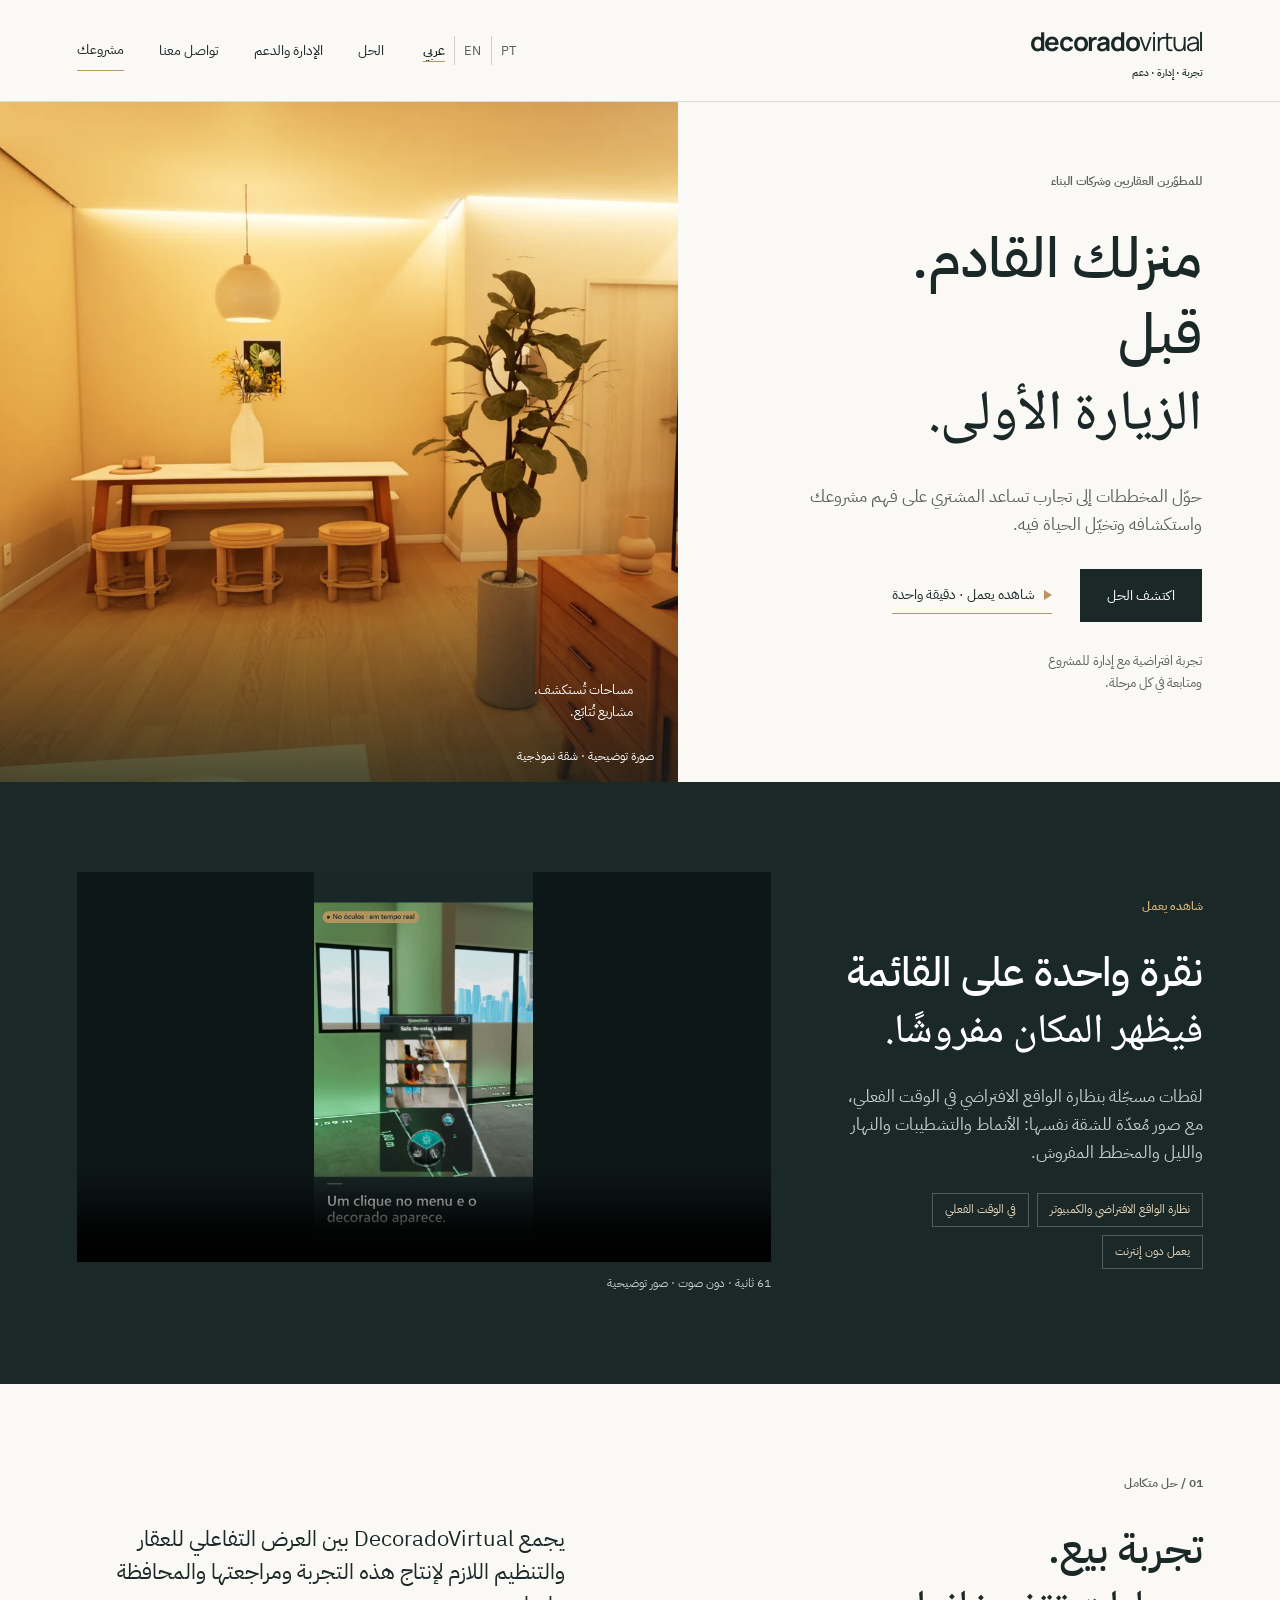
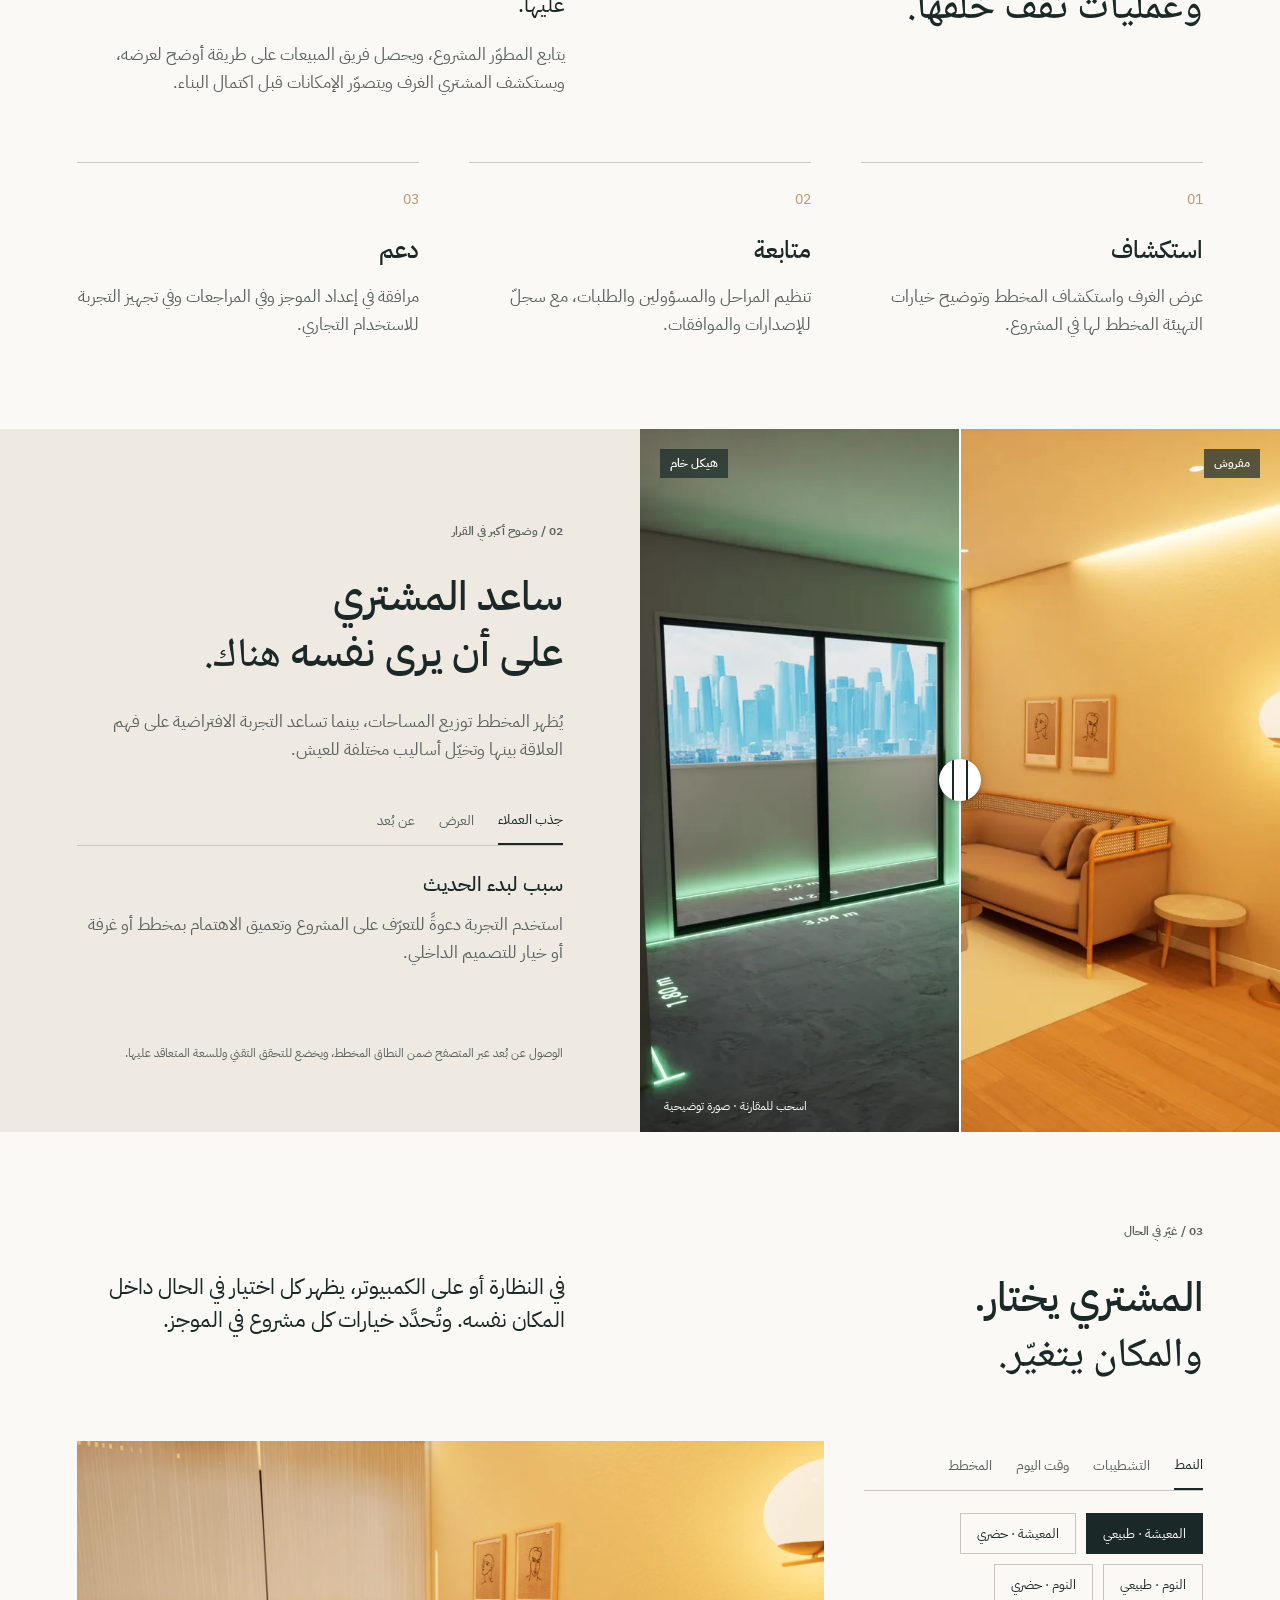
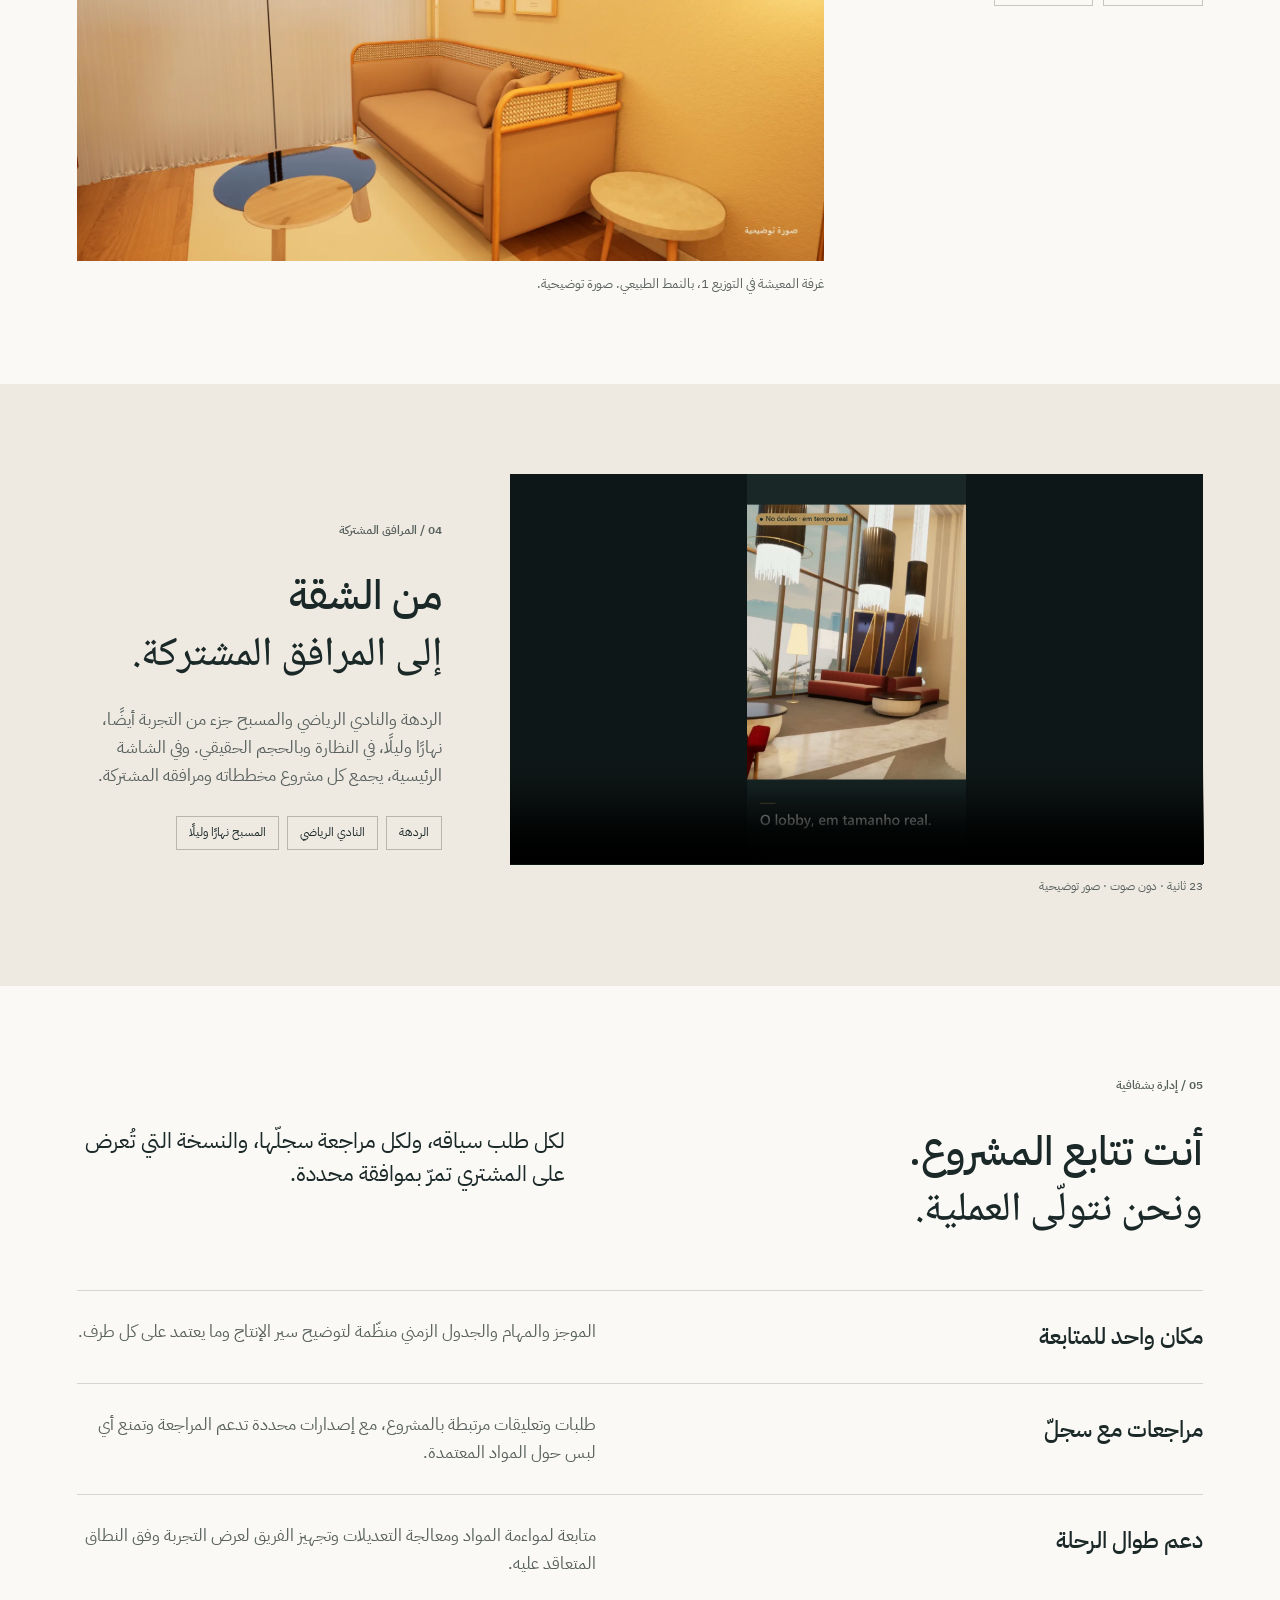
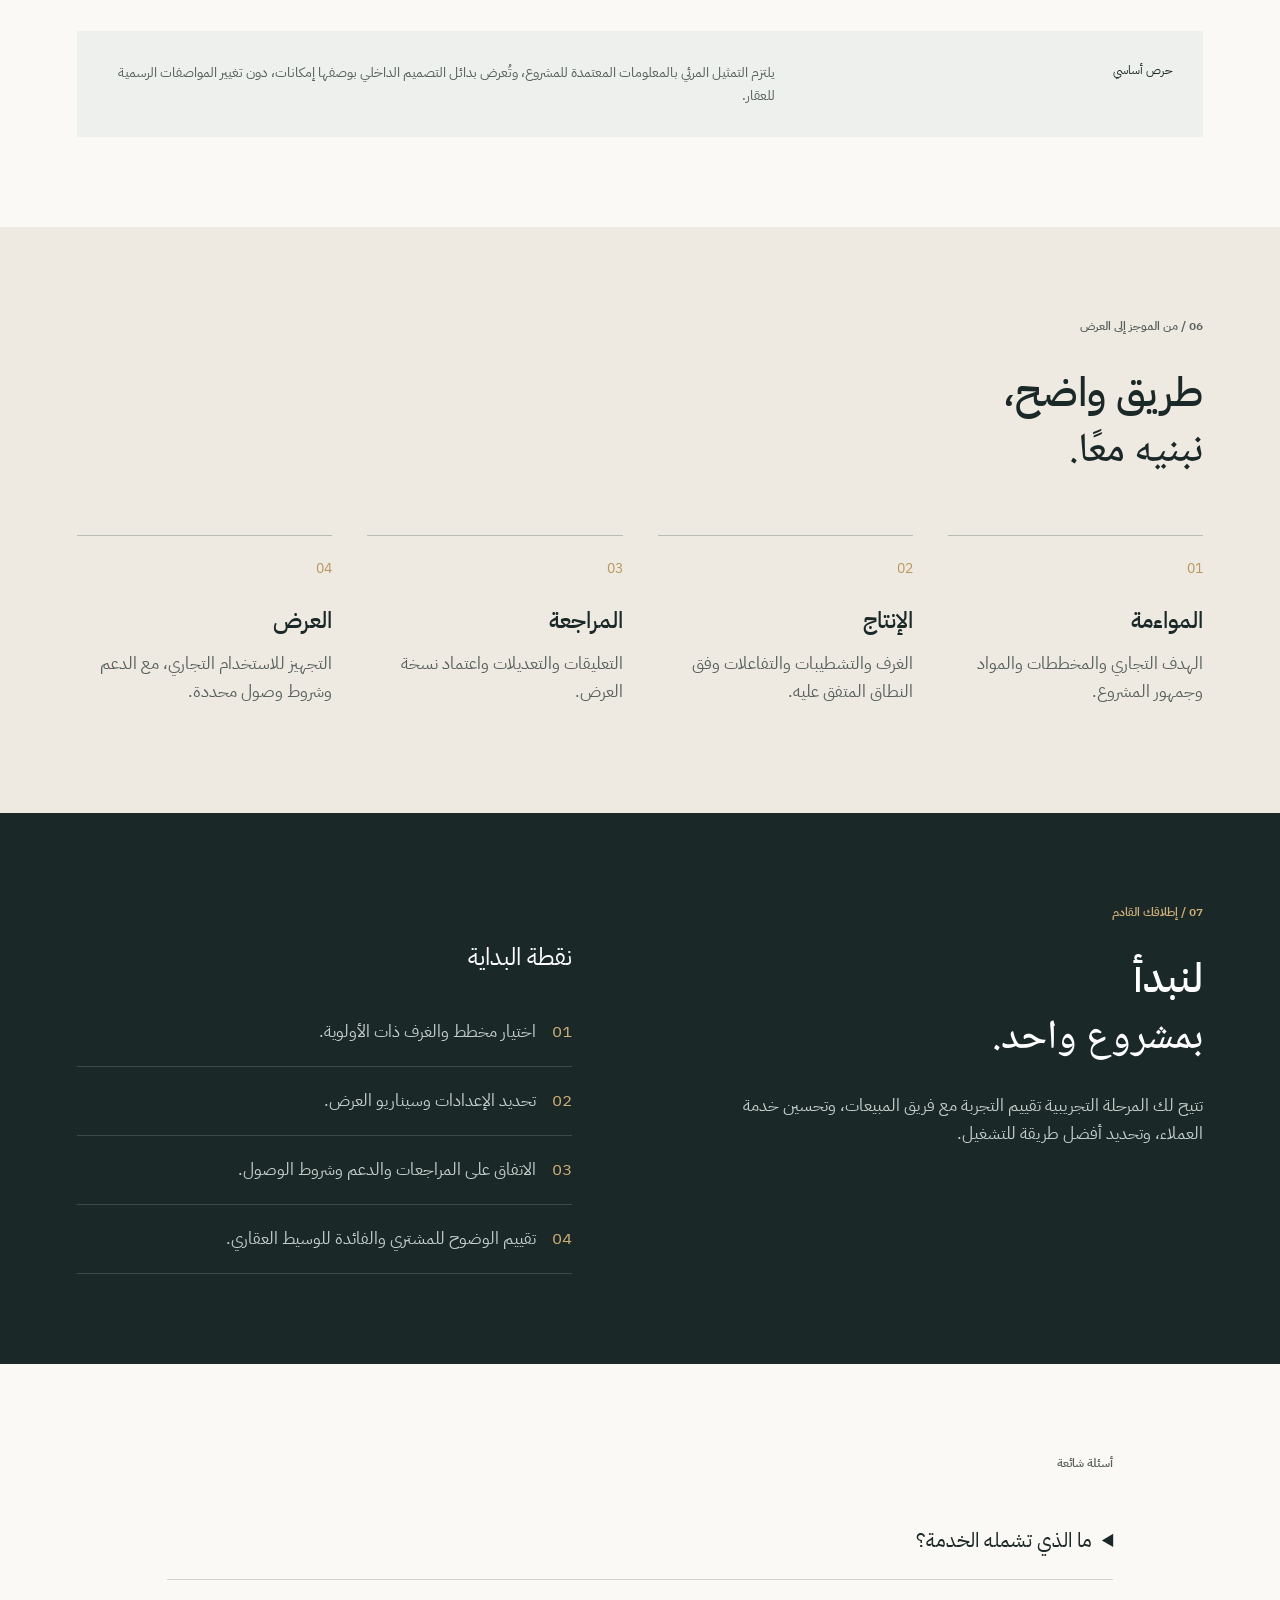
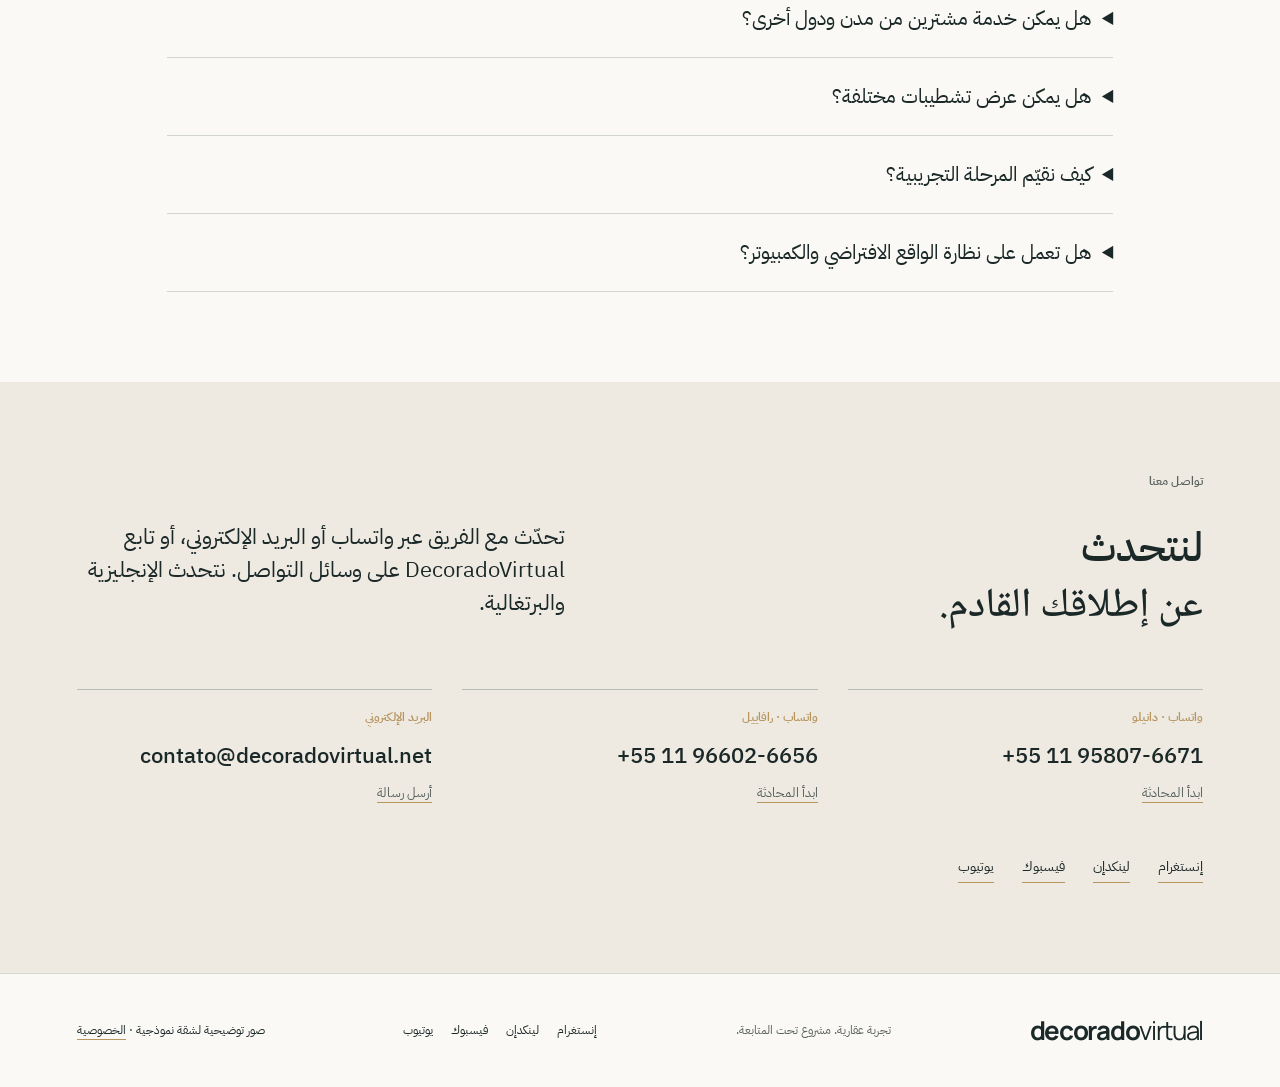
==== ar/index.html @ a5abd726 "Site em inglês e árabe (etapa 1): /en/, /ar/ e o seletor PT · EN · عربي - As 3 páginas saem de um mo" ====
<!doctype html><html lang="ar" dir="rtl"><head><meta charset="utf-8"><meta name="viewport" content="width=device-width,initial-scale=1"><title>DecoradoVirtual | المشروع ينبض بالحياة</title><meta name="description" content="تجارب عقارية افتراضية مع إدارة للمشاريع ومتابعة للمطوّرين العقاريين."><link rel="canonical" href="https://decoradovirtual.net/ar/"><link rel="alternate" hreflang="pt-BR" href="https://decoradovirtual.net/"><link rel="alternate" hreflang="en" href="https://decoradovirtual.net/en/"><link rel="alternate" hreflang="ar" href="https://decoradovirtual.net/ar/"><link rel="alternate" hreflang="x-default" href="https://decoradovirtual.net/en/"><meta property="og:type" content="website"><meta property="og:site_name" content="DecoradoVirtual"><meta property="og:locale" content="ar_AE"><meta property="og:url" content="https://decoradovirtual.net/ar/"><meta property="og:title" content="DecoradoVirtual | المشروع ينبض بالحياة"><meta property="og:description" content="تجارب عقارية افتراضية مع إدارة للمشاريع ومتابعة للمطوّرين العقاريين."><meta property="og:image" content="https://decoradovirtual.net/assets/ar/og_capa.jpg"><meta property="og:image:width" content="1200"><meta property="og:image:height" content="627"><meta property="og:image:alt" content="غرفة المعيشة في الشقة النموذجية مع العنوان: منزلك القادم. قبل الزيارة الأولى."><meta name="twitter:card" content="summary_large_image"><link rel="icon" type="image/svg+xml" href="data:image/svg+xml,%3Csvg xmlns='http://www.w3.org/2000/svg' viewBox='0 0 32 32'%3E%3Crect width='32' height='32' fill='%231b2828'/%3E%3Cpath d='M7 25V7h9q10 0 10 9t-10 9zm4-4h5q6 0 6-5t-6-5h-5z' fill='%23cfaf79'/%3E%3C/svg%3E"><link rel="stylesheet" href="https://fonts.googleapis.com/css2?family=IBM+Plex+Sans+Arabic:wght@400;500;600&family=Noto+Naskh+Arabic:wght@400;500&display=swap"><link rel="stylesheet" href="../style.css"><script type="application/ld+json">{"@context":"https://schema.org","@type":"Organization","name":"DecoradoVirtual","url":"https://decoradovirtual.net/","email":"contato@decoradovirtual.net","sameAs":["https://www.instagram.com/decorado_virtual/","https://www.linkedin.com/in/decorado-virtual/","https://www.facebook.com/decoradovirtual.oficial","https://www.youtube.com/@decorado_virtual"]}</script></head><body>
<header><a class="brand" href="#inicio" aria-label="DecoradoVirtual">decorado<span>virtual</span><small>تجربة · إدارة · دعم</small></a><div class="hright"><nav class="lang" aria-label="اللغة"><a href="../" hreflang="pt-BR">PT</a><a href="../en/" hreflang="en">EN</a><a href="../ar/" hreflang="ar" lang="ar" aria-current="page">عربي</a></nav><nav class="menu" aria-label="القائمة الرئيسية"><a href="#solucao">الحل</a><a href="#gestao">الإدارة والدعم</a><a href="#contato">تواصل معنا</a><a href="#piloto" class="nav-cta">مشروعك</a></nav></div></header>
<main><section id="inicio" class="hero"><div class="hero-copy"><p class="eyebrow">للمطوّرين العقاريين وشركات البناء</p><h1>منزلك القادم.<br>قبل<br><em>الزيارة الأولى.</em></h1><p>حوّل المخططات إلى تجارب تساعد المشتري على فهم مشروعك واستكشافه وتخيّل الحياة فيه.</p><div class="hero-actions"><a class="button" href="#solucao">اكتشف الحل</a><a class="play-link" href="#veja">شاهده يعمل · دقيقة واحدة</a></div><p class="hero-detail">تجربة افتراضية مع إدارة للمشروع<br>ومتابعة في كل مرحلة.</p></div><figure><img src="../assets/ar/capa.webp" alt="غرفة المعيشة والطعام في الشقة النموذجية في آخر العصر، مع أريكة من الخيزران وطاولة بمقاعد وتلفاز يعمل"><figcaption>صورة توضيحية · شقة نموذجية</figcaption><div class="image-note">مساحات تُستكشف.<br>مشاريع تُتابَع.</div></figure></section>
<section id="veja" class="watch"><div><p class="eyebrow">شاهده يعمل</p><h2>نقرة واحدة على القائمة<br><em>فيظهر المكان مفروشًا.</em></h2><p>لقطات مسجّلة بنظارة الواقع الافتراضي في الوقت الفعلي، مع صور مُعدّة للشقة نفسها: الأنماط والتشطيبات والنهار والليل والمخطط المفروش.</p><div class="badges"><span>نظارة الواقع الافتراضي والكمبيوتر</span><span>في الوقت الفعلي</span><span>يعمل دون إنترنت</span></div></div><div><video id="video" controls preload="none" playsinline poster="../assets/capa_video_vr.jpg" src="../assets/video_funcionalidades_vr.mp4" data-wide="../assets/video_funcionalidades_vr.mp4" data-tall="../assets/video_funcionalidades_vr_9x16.mp4" data-wide-poster="../assets/capa_video_vr.jpg" data-tall-poster="../assets/capa_video_vr_9x16.jpg" aria-label="فيديو مدته 61 ثانية يعرض DecoradoVirtual أثناء العمل"></video><p class="video-note">61 ثانية · دون صوت · صور توضيحية</p></div></section>
<section id="solucao" class="intro section"><p class="eyebrow">01 / حل متكامل</p><div class="split"><h2>تجربة بيع.<br><em>وعمليات تقف خلفها.</em></h2><div><p class="lead">يجمع DecoradoVirtual بين العرض التفاعلي للعقار والتنظيم اللازم لإنتاج هذه التجربة ومراجعتها والمحافظة عليها.</p><p>يتابع المطوّر المشروع، ويحصل فريق المبيعات على طريقة أوضح لعرضه، ويستكشف المشتري الغرف ويتصوّر الإمكانات قبل اكتمال البناء.</p></div></div><div class="pillars"><article><span>01</span><h3>استكشاف</h3><p>عرض الغرف واستكشاف المخطط وتوضيح خيارات التهيئة المخطط لها في المشروع.</p></article><article><span>02</span><h3>متابعة</h3><p>تنظيم المراحل والمسؤولين والطلبات، مع سجلّ للإصدارات والموافقات.</p></article><article><span>03</span><h3>دعم</h3><p>مرافقة في إعداد الموجز وفي المراجعات وفي تجهيز التجربة للاستخدام التجاري.</p></article></div></section>
<section id="experiencia" class="experience"><figure class="compare" id="compare" dir="ltr"><img src="../assets/ar/decorado.webp" alt="غرفة المعيشة مفروشة، مع أريكة ومصباح أرضي ولوحات" loading="lazy"><img class="c-top" src="../assets/ar/obra_crua.webp" alt="الغرفة نفسها هيكلًا خامًا، مع القياسات على الأرض" loading="lazy"><input type="range" min="0" max="100" value="50" aria-label="قارن الهيكل الخام (يسارًا) بالغرفة المفروشة (يمينًا)"><span class="c-line"></span><span class="c-lab l">هيكل خام</span><span class="c-lab r">مفروش</span><figcaption dir="auto">اسحب للمقارنة · صورة توضيحية</figcaption></figure><div class="experience-copy"><p class="eyebrow">02 / وضوح أكبر في القرار</p><h2>ساعد المشتري<br>على أن يرى نفسه <em>هناك.</em></h2><p>يُظهر المخطط توزيع المساحات، بينما تساعد التجربة الافتراضية على فهم العلاقة بينها وتخيّل أساليب مختلفة للعيش.</p><div class="use-tabs" role="tablist" aria-label="الاستخدامات التجارية"><button role="tab" id="tab-captacao" aria-selected="true" aria-controls="use-panel" data-use="captacao">جذب العملاء</button><button role="tab" id="tab-venda" aria-selected="false" aria-controls="use-panel" tabindex="-1" data-use="venda">العرض</button><button role="tab" id="tab-remoto" aria-selected="false" aria-controls="use-panel" tabindex="-1" data-use="remoto">عن بُعد</button></div><div id="use-panel" role="tabpanel" aria-labelledby="tab-captacao" tabindex="0"><h3>سبب لبدء الحديث</h3><p>استخدم التجربة دعوةً للتعرّف على المشروع وتعميق الاهتمام بمخطط أو غرفة أو خيار للتصميم الداخلي.</p></div><p class="fine">الوصول عن بُعد عبر المتصفح ضمن النطاق المخطط، ويخضع للتحقق التقني وللسعة المتعاقد عليها.</p></div></section>
<section id="troque" class="section try"><p class="eyebrow">03 / غيّر في الحال</p><div class="split"><h2>المشتري يختار.<br><em>والمكان يتغيّر.</em></h2><p class="lead">في النظارة أو على الكمبيوتر، يظهر كل اختيار في الحال داخل المكان نفسه. وتُحدَّد خيارات كل مشروع في الموجز.</p></div><div class="config"><div><div class="use-tabs" role="tablist" aria-label="ما الذي يتغيّر"><button role="tab" id="cfg-estilo" aria-selected="true" aria-controls="cfg-panel" data-cfg="estilo">النمط</button><button role="tab" id="cfg-acabamento" aria-selected="false" aria-controls="cfg-panel" tabindex="-1" data-cfg="acabamento">التشطيبات</button><button role="tab" id="cfg-hora" aria-selected="false" aria-controls="cfg-panel" tabindex="-1" data-cfg="hora">وقت اليوم</button><button role="tab" id="cfg-planta" aria-selected="false" aria-controls="cfg-panel" tabindex="-1" data-cfg="planta">المخطط</button></div><div class="chips" id="cfg-chips" role="group" aria-label="الخيارات"></div></div><figure class="stage" id="cfg-panel" role="tabpanel" aria-labelledby="cfg-estilo"><img src="../assets/ar/estilo_sala_natural.webp" alt="غرفة المعيشة في التوزيع 1، بالنمط الطبيعي" loading="lazy" decoding="async"><figcaption>غرفة المعيشة في التوزيع 1، بالنمط الطبيعي. صورة توضيحية.</figcaption></figure></div></section>
<section id="areas-comuns" class="section common"><div class="common-grid"><div><video controls preload="none" playsinline poster="../assets/capa_areas_comuns.jpg" src="../assets/video_areas_comuns.mp4" data-wide="../assets/video_areas_comuns.mp4" data-tall="../assets/video_areas_comuns_9x16.mp4" data-wide-poster="../assets/capa_areas_comuns.jpg" data-tall-poster="../assets/capa_areas_comuns_9x16.jpg" aria-label="فيديو مدته 23 ثانية للمرافق المشتركة في DecoradoVirtual"></video><p class="video-note">23 ثانية · دون صوت · صور توضيحية</p></div><div><p class="eyebrow">04 / المرافق المشتركة</p><h2>من الشقة<br><em>إلى المرافق المشتركة.</em></h2><p>الردهة والنادي الرياضي والمسبح جزء من التجربة أيضًا، نهارًا وليلًا، في النظارة وبالحجم الحقيقي. وفي الشاشة الرئيسية، يجمع كل مشروع مخططاته ومرافقه المشتركة.</p><div class="badges"><span>الردهة</span><span>النادي الرياضي</span><span>المسبح نهارًا وليلًا</span></div></div></div></section>
<section id="gestao" class="section management"><p class="eyebrow">05 / إدارة بشفافية</p><div class="split"><h2>أنت تتابع المشروع.<br><em>ونحن نتولّى العملية.</em></h2><p class="lead">لكل طلب سياقه، ولكل مراجعة سجلّها، والنسخة التي تُعرض على المشتري تمرّ بموافقة محددة.</p></div><div class="management-rows"><article><h3>مكان واحد للمتابعة</h3><p>الموجز والمهام والجدول الزمني منظّمة لتوضيح سير الإنتاج وما يعتمد على كل طرف.</p></article><article><h3>مراجعات مع سجلّ</h3><p>طلبات وتعليقات مرتبطة بالمشروع، مع إصدارات محددة تدعم المراجعة وتمنع أي لبس حول المواد المعتمدة.</p></article><article><h3>دعم طوال الرحلة</h3><p>متابعة لمواءمة المواد ومعالجة التعديلات وتجهيز الفريق لعرض التجربة وفق النطاق المتعاقد عليه.</p></article></div><div class="principle"><span>حرص أساسي</span><p>يلتزم التمثيل المرئي بالمعلومات المعتمدة للمشروع، وتُعرض بدائل التصميم الداخلي بوصفها إمكانات، دون تغيير المواصفات الرسمية للعقار.</p></div></section>
<section id="processo" class="section process"><p class="eyebrow">06 / من الموجز إلى العرض</p><h2>طريق واضح،<br><em>نبنيه معًا.</em></h2><ol><li><span>01</span><h3>المواءمة</h3><p>الهدف التجاري والمخططات والمواد وجمهور المشروع.</p></li><li><span>02</span><h3>الإنتاج</h3><p>الغرف والتشطيبات والتفاعلات وفق النطاق المتفق عليه.</p></li><li><span>03</span><h3>المراجعة</h3><p>التعليقات والتعديلات واعتماد نسخة العرض.</p></li><li><span>04</span><h3>العرض</h3><p>التجهيز للاستخدام التجاري، مع الدعم وشروط وصول محددة.</p></li></ol></section>
<section id="piloto" class="section pilot"><div><p class="eyebrow">07 / إطلاقك القادم</p><h2>لنبدأ<br><em>بمشروع واحد.</em></h2><p>تتيح لك المرحلة التجريبية تقييم التجربة مع فريق المبيعات، وتحسين خدمة العملاء، وتحديد أفضل طريقة للتشغيل.</p></div><div class="pilot-list"><h3>نقطة البداية</h3><p><span>01</span> اختيار مخطط والغرف ذات الأولوية.</p><p><span>02</span> تحديد الإعدادات وسيناريو العرض.</p><p><span>03</span> الاتفاق على المراجعات والدعم وشروط الوصول.</p><p><span>04</span> تقييم الوضوح للمشتري والفائدة للوسيط العقاري.</p></div></section>
<section class="section faq"><p class="eyebrow">أسئلة شائعة</p><details><summary>ما الذي تشمله الخدمة؟</summary><p>يجمع العرض بين إنتاج التجربة الافتراضية وإدارة المراحل والمتابعة. وتُحدَّد الغرف والتفاعلات والمراجعات والدعم لكل مشروع.</p></details><details><summary>هل يمكن خدمة مشترين من مدن ودول أخرى؟</summary><p>الخدمة عن بُعد جزء من العرض. والوصول التفاعلي عبر المتصفح مخطط له، ويعتمد على التحقق التقني في المرحلة التجريبية وعلى ظروف الاتصال والسعة المتعاقد عليها.</p></details><details><summary>هل يمكن عرض تشطيبات مختلفة؟</summary><p>تُحدَّد خيارات المواد والتصميم الداخلي والإعدادات في الموجز وتُنفَّذ وفق النطاق، وتبقى البدائل المرئية منفصلة عن المواصفات الرسمية للعقار.</p></details><details><summary>كيف نقيّم المرحلة التجريبية؟</summary><p>اتفقوا على المعايير مع فريقكم: سهولة العرض، وفهم المخطط، وأسئلة المشترين، واستمرارية المتابعة. أما أهداف التحويل فتُقاس في السياق الفعلي للمطوّر.</p></details><details><summary>هل تعمل على نظارة الواقع الافتراضي والكمبيوتر؟</summary><p>نعم. التجربة نفسها تعمل في الوقت الفعلي على الكمبيوتر وعلى نظارة الواقع الافتراضي المتصلة به، ولا تحتاج إلى الإنترنت أثناء العرض.</p></details></section>
<section id="contato" class="section contact"><p class="eyebrow">تواصل معنا</p><div class="split"><h2>لنتحدث<br><em>عن إطلاقك القادم.</em></h2><p class="lead">تحدّث مع الفريق عبر واتساب أو البريد الإلكتروني، أو تابع DecoradoVirtual على وسائل التواصل. نتحدث الإنجليزية والبرتغالية.</p></div><div class="contact-list"><a href="https://wa.me/5511958076671?text=Hello!%20I%20found%20the%20DecoradoVirtual%20website%20and%20would%20like%20to%20know%20more." target="_blank" rel="noopener"><span>واتساب · دانيلو</span><strong><bdi dir="ltr">+55 11 95807-6671</bdi></strong><small>ابدأ المحادثة</small></a><a href="https://wa.me/5511966026656?text=Hello!%20I%20found%20the%20DecoradoVirtual%20website%20and%20would%20like%20to%20know%20more." target="_blank" rel="noopener"><span>واتساب · رافاييل</span><strong><bdi dir="ltr">+55 11 96602-6656</bdi></strong><small>ابدأ المحادثة</small></a><a href="mailto:contato@decoradovirtual.net"><span>البريد الإلكتروني</span><strong><bdi dir="ltr">contato@decoradovirtual.net</bdi></strong><small>أرسل رسالة</small></a></div><nav class="social" aria-label="وسائل التواصل"><a href="https://www.instagram.com/decorado_virtual/" target="_blank" rel="noopener">إنستغرام</a><a href="https://www.linkedin.com/in/decorado-virtual/" target="_blank" rel="noopener">لينكدإن</a><a href="https://www.facebook.com/decoradovirtual.oficial" target="_blank" rel="noopener">فيسبوك</a><a href="https://www.youtube.com/@decorado_virtual" target="_blank" rel="noopener">يوتيوب</a></nav></section></main><footer><a class="brand" href="#inicio">decorado<span>virtual</span></a><p>تجربة عقارية. مشروع تحت المتابعة.</p><nav class="footer-social" aria-label="وسائل التواصل في التذييل"><a href="https://www.instagram.com/decorado_virtual/" target="_blank" rel="noopener">إنستغرام</a><a href="https://www.linkedin.com/in/decorado-virtual/" target="_blank" rel="noopener">لينكدإن</a><a href="https://www.facebook.com/decoradovirtual.oficial" target="_blank" rel="noopener">فيسبوك</a><a href="https://www.youtube.com/@decorado_virtual" target="_blank" rel="noopener">يوتيوب</a></nav><small>صور توضيحية لشقة نموذجية · <a href="../en/privacy/">الخصوصية</a></small></footer><script type="application/json" id="i18n">{"uses": {"captacao": ["سبب لبدء الحديث", "استخدم التجربة دعوةً للتعرّف على المشروع وتعميق الاهتمام بمخطط أو غرفة أو خيار للتصميم الداخلي."], "venda": ["عرض أكثر وضوحًا", "استكشف الغرف مع المشتري، ووضّح توزيع المساحات، واعرض الخيارات المعتمدة للمشروع أثناء اللقاء."], "remoto": ["الحديث يستمر حتى عن بُعد", "خطّط لعروض لمشترين من مدن ودول أخرى. سيتم التحقق من الوصول عبر المتصفح في المرحلة التجريبية، وفق الاتصال والأجهزة والسعة المتعاقد عليها."]}, "cfg": {"estilo": [["المعيشة · طبيعي", "estilo_sala_natural", "غرفة المعيشة في التوزيع 1، بالنمط الطبيعي.", "غرفة المعيشة في التوزيع 1، بالنمط الطبيعي"], ["المعيشة · حضري", "estilo_sala_urbano", "غرفة المعيشة نفسها في التوزيع 2، بالنمط الحضري.", "غرفة المعيشة نفسها في التوزيع 2، بالنمط الحضري"], ["النوم · طبيعي", "estilo_quarto_natural", "غرفة النوم بالنمط الطبيعي.", "غرفة النوم بالنمط الطبيعي"], ["النوم · حضري", "estilo_quarto_urbano", "غرفة النوم نفسها بالنمط الحضري.", "غرفة النوم نفسها بالنمط الحضري"]], "acabamento": [["أوف وايت وسنديان", "acab_a1", "أوف وايت دافئ مع أرضية خشب سنديان فاتح.", "أوف وايت دافئ مع أرضية خشب سنديان فاتح"], ["أبيض ثلجي وبورسلين", "acab_a2", "أبيض ثلجي مع بلاط بورسلين محايد.", "أبيض ثلجي مع بلاط بورسلين محايد"], ["إسمنت مصقول وخشب مُعاد استخدامه", "acab_a3", "إسمنت مصقول مع خشب مُعاد استخدامه.", "إسمنت مصقول مع خشب مُعاد استخدامه"], ["أخضر مريمية وجرافيت", "acab_a4", "أخضر مريمية مع إسمنت مصقول بلون الجرافيت.", "أخضر مريمية مع إسمنت مصقول بلون الجرافيت"]], "hora": [["نهار", "hora_dia", "الإطلالة من الشرفة نهارًا.", "الإطلالة من الشرفة نهارًا"], ["عصر", "hora_tarde", "الإطلالة نفسها في آخر العصر.", "الإطلالة نفسها في آخر العصر"], ["ليل", "hora_noite", "الإطلالة نفسها ليلًا.", "الإطلالة نفسها ليلًا"]], "planta": [["التوزيعان 1 و2", "plantas", "المخطط المفروش من الأعلى: التوزيع 1 (طبيعي) والتوزيع 2 (حضري).", "المخطط المفروش من الأعلى: التوزيع 1 (طبيعي) والتوزيع 2 (حضري)"]]}, "ill": " صورة توضيحية.", "media": "../assets/ar/"}</script><script src="../app.js"></script></body></html>
---- style.css ----
@import url('https://fonts.googleapis.com/css2?family=DM+Sans:wght@400;500;600;700&family=Manrope:wght@400;500;600;700&display=swap');
:root{--ink:#1b2828;--paper:#faf9f6;--accent:#b89660;--muted:#59615e}*{box-sizing:border-box}html{scroll-behavior:smooth;scroll-padding-top:95px}body{margin:0;background:var(--paper);color:var(--ink);font-family:'DM Sans',sans-serif;font-size:17px;line-height:1.65}a{color:inherit;text-decoration:none}button{font:inherit}header{height:102px;padding:0 6%;display:flex;align-items:center;justify-content:space-between;border-bottom:1px solid #dddcd5;background:var(--paper)}.brand{font-family:Manrope,sans-serif;font-size:26px;letter-spacing:-1.3px;font-weight:700}.brand span{font-weight:400}.brand small{display:block;font-size:9px;letter-spacing:2.2px;font-weight:500;margin-top:2px}nav{display:flex;gap:35px;align-items:center;font-size:14px}.nav-cta{border-bottom:1px solid var(--accent);padding:8px 0}h1,h2,h3,p,figure{margin:0}h1,h2{font-family:Manrope,sans-serif;font-weight:500;line-height:1.13;letter-spacing:-2px}h1{font-size:clamp(44px,4.4vw,76px)}h2{font-size:clamp(32px,3.2vw,50px)}em{font-family:Georgia,serif;font-weight:400}p{color:var(--muted)}.eyebrow{font-size:12px;letter-spacing:2.1px;font-weight:600;margin-bottom:28px}.hero{display:grid;grid-template-columns:47% 53%;min-height:680px}.hero-copy{padding:70px 11% 48px 13%}.hero-copy>p:not(.eyebrow){max-width:460px;margin-top:28px}.hero figure{position:relative;min-height:680px;overflow:hidden}.hero img{width:100%;height:100%;object-fit:cover;object-position:42% 50%;position:absolute}.hero figure:after{content:'';position:absolute;inset:60% 0 0;background:linear-gradient(transparent,#11201dbb)}.image-note{position:absolute;bottom:60px;left:45px;color:white;z-index:1;font-size:13px;letter-spacing:2px}figcaption{font-size:12px;position:absolute;bottom:15px;left:24px;color:white;z-index:2}.button{display:inline-block;background:var(--ink);color:white;padding:15px 27px;font-size:14px;margin-top:30px}.button:hover{background:#354a47}.hero-detail{font-size:13px;line-height:1.7}.section{padding:90px 6%}.split{display:grid;grid-template-columns:1.1fr 1fr;gap:9%;align-items:start}.lead{font-size:22px;line-height:1.5;margin-bottom:20px;color:var(--ink)}.pillars{display:grid;grid-template-columns:repeat(3,1fr);gap:50px;margin-top:65px}.pillars article{border-top:1px solid #c7cbc4;padding-top:22px}.pillars span,.process li>span{color:var(--accent);font-size:14px}.pillars h3{font-size:24px;font-weight:500;margin:18px 0 12px}.experience{display:grid;grid-template-columns:1fr 1fr;background:#eeeae2}.experience figure{position:relative;min-height:620px}.experience img{position:absolute;width:100%;height:100%;object-fit:cover}.experience-copy{padding:70px 12%}.experience-copy>p{margin-top:23px}.use-tabs{display:flex;flex-wrap:wrap;border-bottom:1px solid #c8c6bd;margin-top:32px;gap:0 24px}.use-tabs button{font-size:14px;border:0;background:none;padding:12px 0;cursor:pointer;color:var(--muted)}.use-tabs button[aria-selected=true]{border-bottom:2px solid var(--ink);color:var(--ink)}#use-panel{min-height:175px;padding-top:22px}#use-panel h3{font-size:20px;margin-bottom:10px;font-weight:500}.fine{font-size:12px!important;line-height:1.5}.management-rows{margin-top:50px}.management-rows article{display:grid;grid-template-columns:1fr 1.1fr;gap:12%;padding:27px 0;border-top:1px solid #d4d7d1}.management-rows h3{font-size:23px;font-weight:500}.principle{display:grid;grid-template-columns:1fr 2fr;gap:6%;background:#edf0ec;padding:30px;margin-top:26px}.principle span{font-size:12px;letter-spacing:1.5px}.principle p{font-size:14px}.process{background:#eeeae2}.process ol{list-style:none;padding:0;display:grid;grid-template-columns:repeat(4,1fr);gap:35px;margin-top:55px}.process li{border-top:1px solid #babdb5;padding-top:18px}.process h3{font-size:23px;font-weight:500;margin:20px 0 10px}.pilot{background:var(--ink);color:white;display:grid;grid-template-columns:1fr 1fr;gap:12%}.pilot p{color:#c3cec9}.pilot h2{margin-bottom:25px}.pilot .eyebrow{color:#cfaf79}.light{background:#e7d7bb;color:var(--ink)}.light:hover{background:#f5e8d1}.pilot-list{padding-top:35px}.pilot-list h3{font-size:24px;font-weight:400;margin-bottom:20px}.pilot-list p{padding:20px 0;border-bottom:1px solid #ffffff26}.pilot-list span{margin-right:12px;color:#cfaf79}.faq{max-width:1100px;margin:auto}.faq details{border-bottom:1px solid #d0d5ce;padding:22px 0}.faq summary{cursor:pointer;font-size:20px}.faq details p{padding-top:18px}footer{padding:35px 6%;border-top:1px solid #d5d8d1;display:flex;gap:25px;justify-content:space-between;align-items:center}footer p,footer small{font-size:12px}.legal{max-width:860px;margin:auto;padding:70px 6% 90px}.legal h1{font-size:clamp(38px,3.6vw,56px);margin-bottom:14px}.legal h2{font-size:clamp(22px,2vw,28px);letter-spacing:-0.5px;margin:46px 0 14px}.legal p{margin-bottom:14px}.legal ul{padding-left:20px;margin:0 0 14px;color:var(--muted)}.legal li{margin-bottom:10px}.legal strong{color:var(--ink);font-weight:600}.legal a,footer small a{border-bottom:1px solid var(--accent)}.legal code{font-size:15px;background:#eeeae2;padding:1px 6px}.legal-data{font-size:13px}.hero-actions{display:flex;flex-wrap:wrap;align-items:center;gap:14px 28px;margin-top:30px}.hero-actions .button{margin-top:0}.play-link{font-size:14px;border-bottom:1px solid var(--accent);padding:6px 0;display:inline-flex;align-items:center;gap:10px}.play-link:before{content:'';border-left:8px solid var(--accent);border-top:5px solid transparent;border-bottom:5px solid transparent}.watch{background:var(--ink);color:white;padding:90px 6%;display:grid;grid-template-columns:minmax(0,1fr) minmax(0,1.9fr);gap:6%;align-items:center}.watch p{color:#c3cec9}.watch .eyebrow{color:#cfaf79}.watch h2{margin-bottom:22px}.badges{display:flex;flex-wrap:wrap;gap:8px;margin-top:26px}.badges span{font-size:12px;letter-spacing:.6px;border:1px solid #ffffff3d;padding:6px 12px;color:#e7d7bb}.watch video{width:100%;max-height:82vh;display:block;background:#0e1717;aspect-ratio:16/9}.watch video.vertical{aspect-ratio:9/16;width:auto;max-width:100%;margin:0 auto}.video-note{font-size:12px;margin-top:12px}.compare{--pos:50%;overflow:hidden}.compare .c-top{clip-path:inset(0 calc(100% - var(--pos)) 0 0)}.compare input{position:absolute;inset:0;width:100%;height:100%;margin:0;opacity:0;cursor:ew-resize;z-index:4}.c-line{position:absolute;top:0;bottom:0;left:var(--pos);width:2px;margin-left:-1px;background:white;z-index:3;pointer-events:none}.c-line:after{content:'';position:absolute;top:50%;left:50%;width:42px;height:42px;margin:-21px 0 0 -21px;border-radius:50%;background:linear-gradient(90deg,transparent 13px,var(--ink) 13px,var(--ink) 15px,transparent 15px,transparent 27px,var(--ink) 27px,var(--ink) 29px,transparent 29px) white;box-shadow:0 2px 10px #0004}.compare input:focus-visible~.c-line:after{outline:3px solid #a27f47;outline-offset:3px}.c-lab{position:absolute;top:20px;z-index:3;font-size:12px;letter-spacing:1.5px;font-weight:600;color:white;background:#1b2828b3;padding:5px 10px;pointer-events:none}.c-lab.l{left:20px}.c-lab.r{right:20px}.config{margin-top:55px;display:grid;grid-template-columns:minmax(0,1fr) minmax(0,2.2fr);gap:40px;align-items:start}.config .use-tabs{margin-top:0}.chips{display:flex;flex-wrap:wrap;gap:10px;margin-top:22px}.chips button{font-size:13px;border:1px solid #c8c6bd;background:transparent;padding:9px 16px;cursor:pointer;color:var(--ink);text-align:left}.chips button[aria-pressed=true]{background:var(--ink);color:white;border-color:var(--ink)}.stage{position:relative}.stage img,.how img{display:block;width:100%;aspect-ratio:1672/941;object-fit:cover;background:#eeeae2}.stage figcaption,.how figcaption{position:static;color:var(--muted);font-size:13px;margin-top:12px}.how{display:grid;grid-template-columns:1fr 1fr;gap:30px;margin-top:60px;padding-top:36px;border-top:1px solid #d4d7d1}.how h3{grid-column:1/-1;font-size:23px;font-weight:500}.common{background:#eeeae2}.common-grid{display:grid;grid-template-columns:minmax(0,1.9fr) minmax(0,1fr);gap:6%;align-items:center}.common h2{margin-bottom:22px}.common .badges span{border-color:#b9b5aa;color:var(--ink)}.common video{width:100%;max-height:82vh;display:block;background:#0e1717;aspect-ratio:16/9}.common video.vertical{aspect-ratio:9/16;width:auto;max-width:100%;margin:0 auto}.product{margin-top:70px;padding-top:40px;border-top:1px solid #cfccc2;display:grid;gap:22px}.product h3{font-size:23px;font-weight:500}.product img{display:block;width:100%;height:auto}.product figcaption{position:static;color:var(--muted);font-size:13px}.contact{background:#eeeae2}.contact-list{display:grid;grid-template-columns:repeat(3,minmax(0,1fr));gap:30px;margin-top:50px}.contact-list a{display:block;border-top:1px solid #babdb5;padding-top:18px}.contact-list span{display:block;font-size:12px;letter-spacing:1.5px;font-weight:600;color:var(--accent)}.contact-list strong{display:block;font-family:Manrope,sans-serif;font-size:22px;font-weight:500;letter-spacing:-.5px;margin:10px 0 4px;overflow-wrap:anywhere}.contact-list small{font-size:13px;color:var(--muted);border-bottom:1px solid var(--accent)}.contact-list a:hover strong{color:#354a47}.social{display:flex;flex-wrap:wrap;gap:10px 28px;margin-top:45px;font-size:14px}.social a{border-bottom:1px solid var(--accent);padding:4px 0}.footer-social{display:flex;flex-wrap:wrap;gap:6px 18px;font-size:12px}.hright{display:flex;align-items:center;gap:30px}.lang{display:flex;align-items:center;gap:0;font-size:13px}.lang a{padding:4px 9px;color:var(--muted);letter-spacing:.5px}.lang a+a{border-inline-start:1px solid #d0cec6}.lang a[aria-current=page]{color:var(--ink);font-weight:600;text-decoration:underline;text-decoration-color:var(--accent);text-underline-offset:6px}.lang a[lang=ar]{font-family:'IBM Plex Sans Arabic','DM Sans',sans-serif;letter-spacing:0}html[lang=ar] body{font-family:'IBM Plex Sans Arabic','DM Sans',sans-serif}html[lang=ar] :is(h1,h2,h3,.lead,.contact-list strong,.faq summary){font-family:'IBM Plex Sans Arabic',sans-serif;letter-spacing:0}html[lang=ar] :is(h1,h2){line-height:1.35}html[lang=ar] em{font-family:'Noto Naskh Arabic',Georgia,serif;font-style:normal;font-weight:500}html[lang=ar] :is(.eyebrow,.badges span,.c-lab,.contact-list span,.image-note,.principle span,small){letter-spacing:0}html[lang=ar] .brand,html[lang=ar] .brand span{font-family:Manrope,sans-serif}html[lang=ar] .brand small{font-family:'IBM Plex Sans Arabic',sans-serif;letter-spacing:0;font-size:10px}[dir=rtl] .hero-copy{padding:70px 13% 48px 11%}[dir=rtl] .image-note{left:auto;right:45px}[dir=rtl] .hero figcaption{left:auto;right:24px}[dir=rtl] .pilot-list span{margin-right:0;margin-left:12px}[dir=rtl] .chips button{text-align:right}:focus-visible{outline:3px solid #a27f47;outline-offset:5px}@media(max-width:800px){header{height:85px;padding:0 6%}.menu a:not(.nav-cta){display:none}.hright{gap:12px}[dir=rtl] .hero-copy{padding:45px 6%}nav{font-size:12px}.brand{font-size:22px}.brand small{font-size:8px}.hero{grid-template-columns:1fr}.hero-copy{padding:45px 6%}.hero figure{min-height:440px}.hero h1{font-size:54px}.hero-copy>p:not(.eyebrow){max-width:600px}.section,.watch{padding:60px 6%}.split,.experience,.pilot,.watch,.config,.common-grid{grid-template-columns:1fr;gap:30px}.how{grid-template-columns:1fr}.common-grid>div:first-child{order:2}.contact-list{grid-template-columns:1fr;gap:24px}.pillars{gap:25px}.experience figure{min-height:430px}.experience-copy{padding:50px 6%}.management-rows article{grid-template-columns:1fr;gap:12px}.principle{grid-template-columns:1fr;gap:14px}.process ol{grid-template-columns:1fr 1fr}.pilot-list{padding:0}footer{flex-wrap:wrap}.eyebrow{font-size:11px}h2{letter-spacing:-1px}.pillars h3{font-size:20px}}@media(max-width:480px){.pillars{grid-template-columns:1fr;margin-top:40px}.hero h1{font-size:46px}.hero figure{min-height:350px}.process ol{gap:25px}.use-tabs{gap:0 17px}.menu{display:none}.lead{font-size:20px}}@media(prefers-reduced-motion:reduce){html{scroll-behavior:auto}}
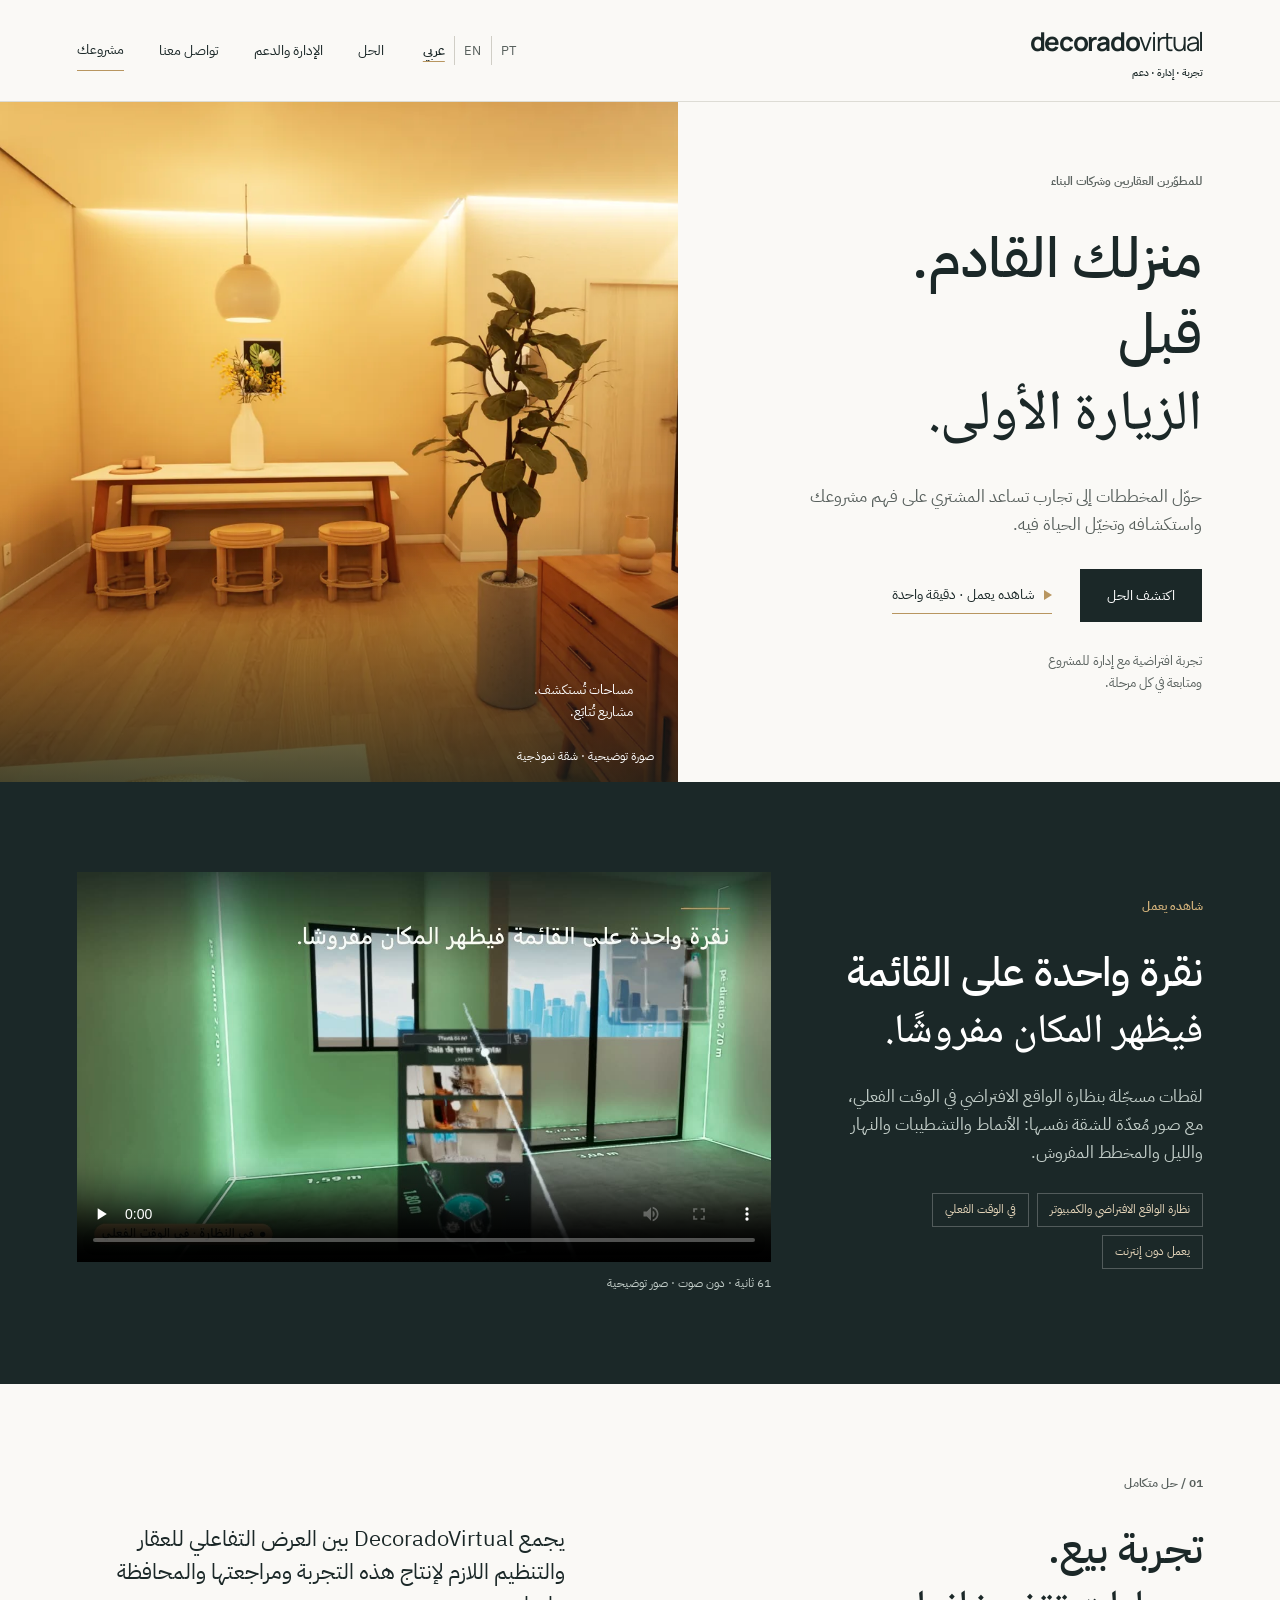
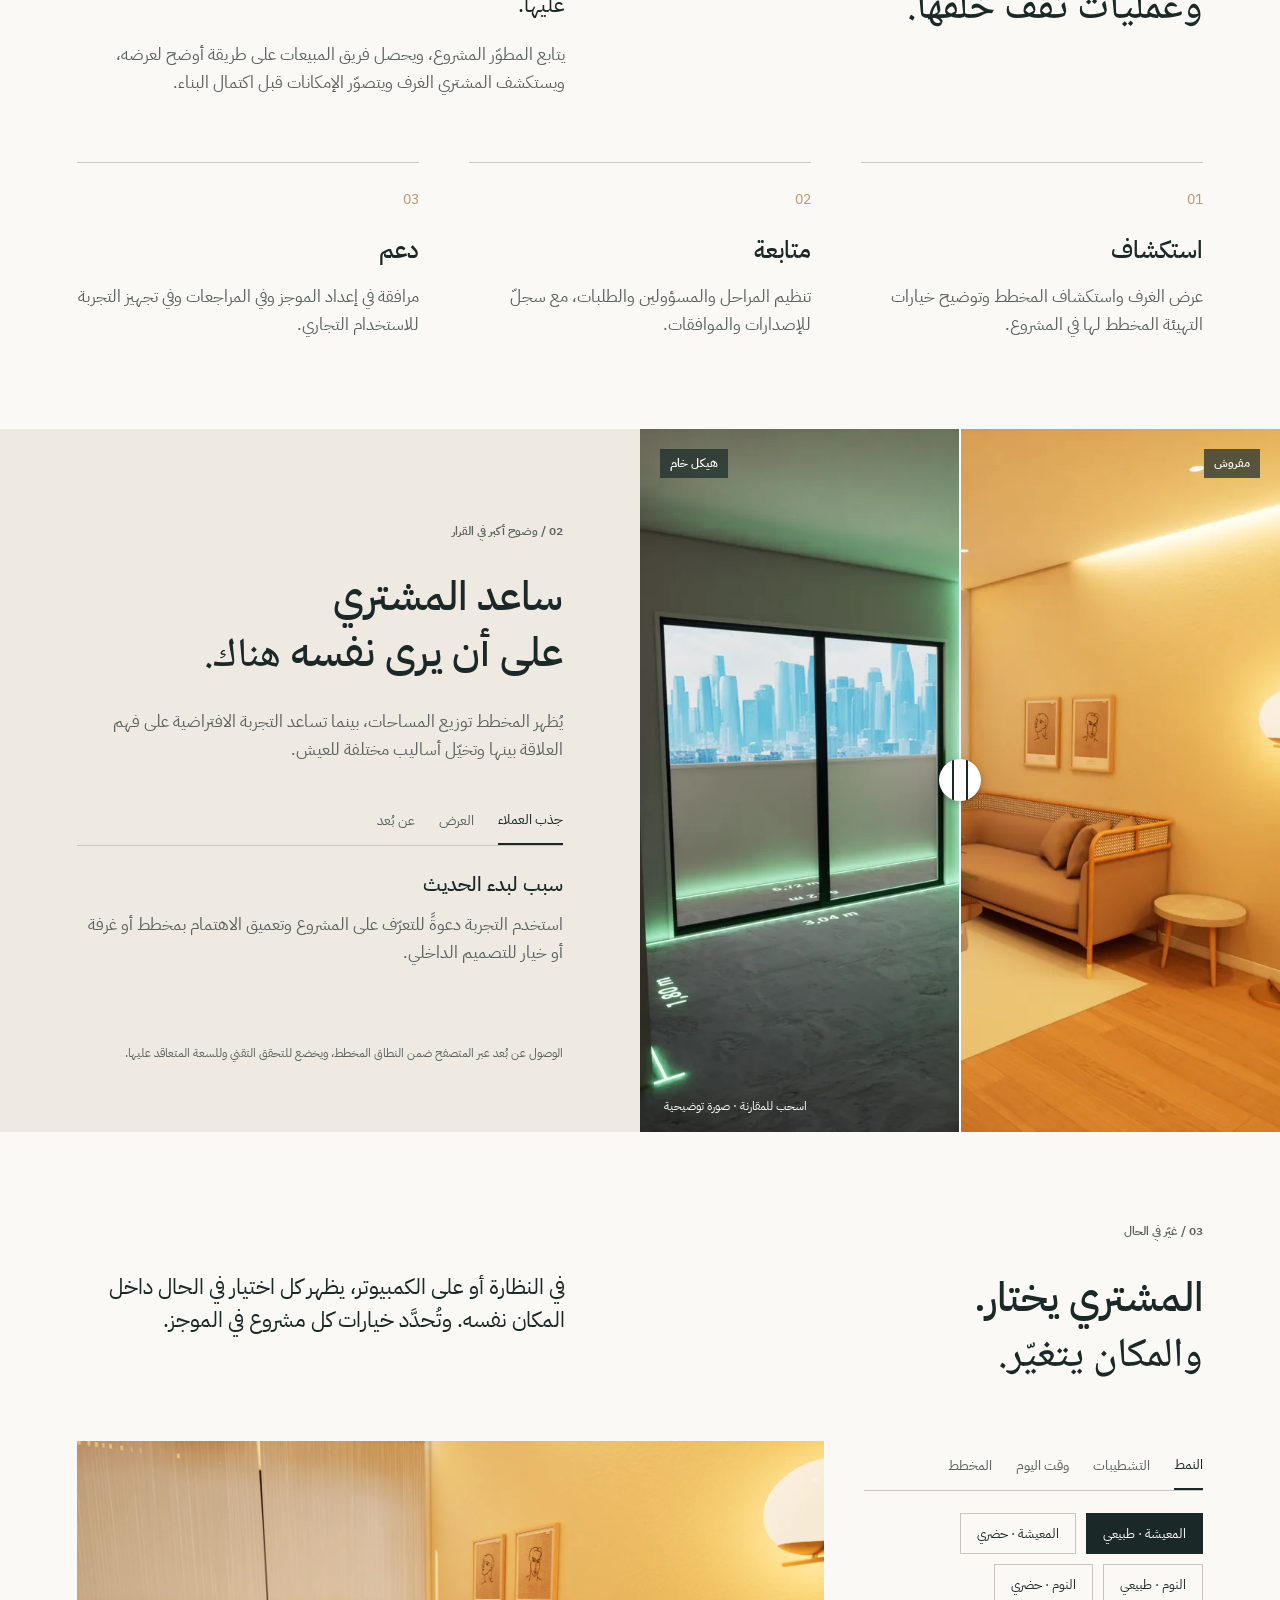
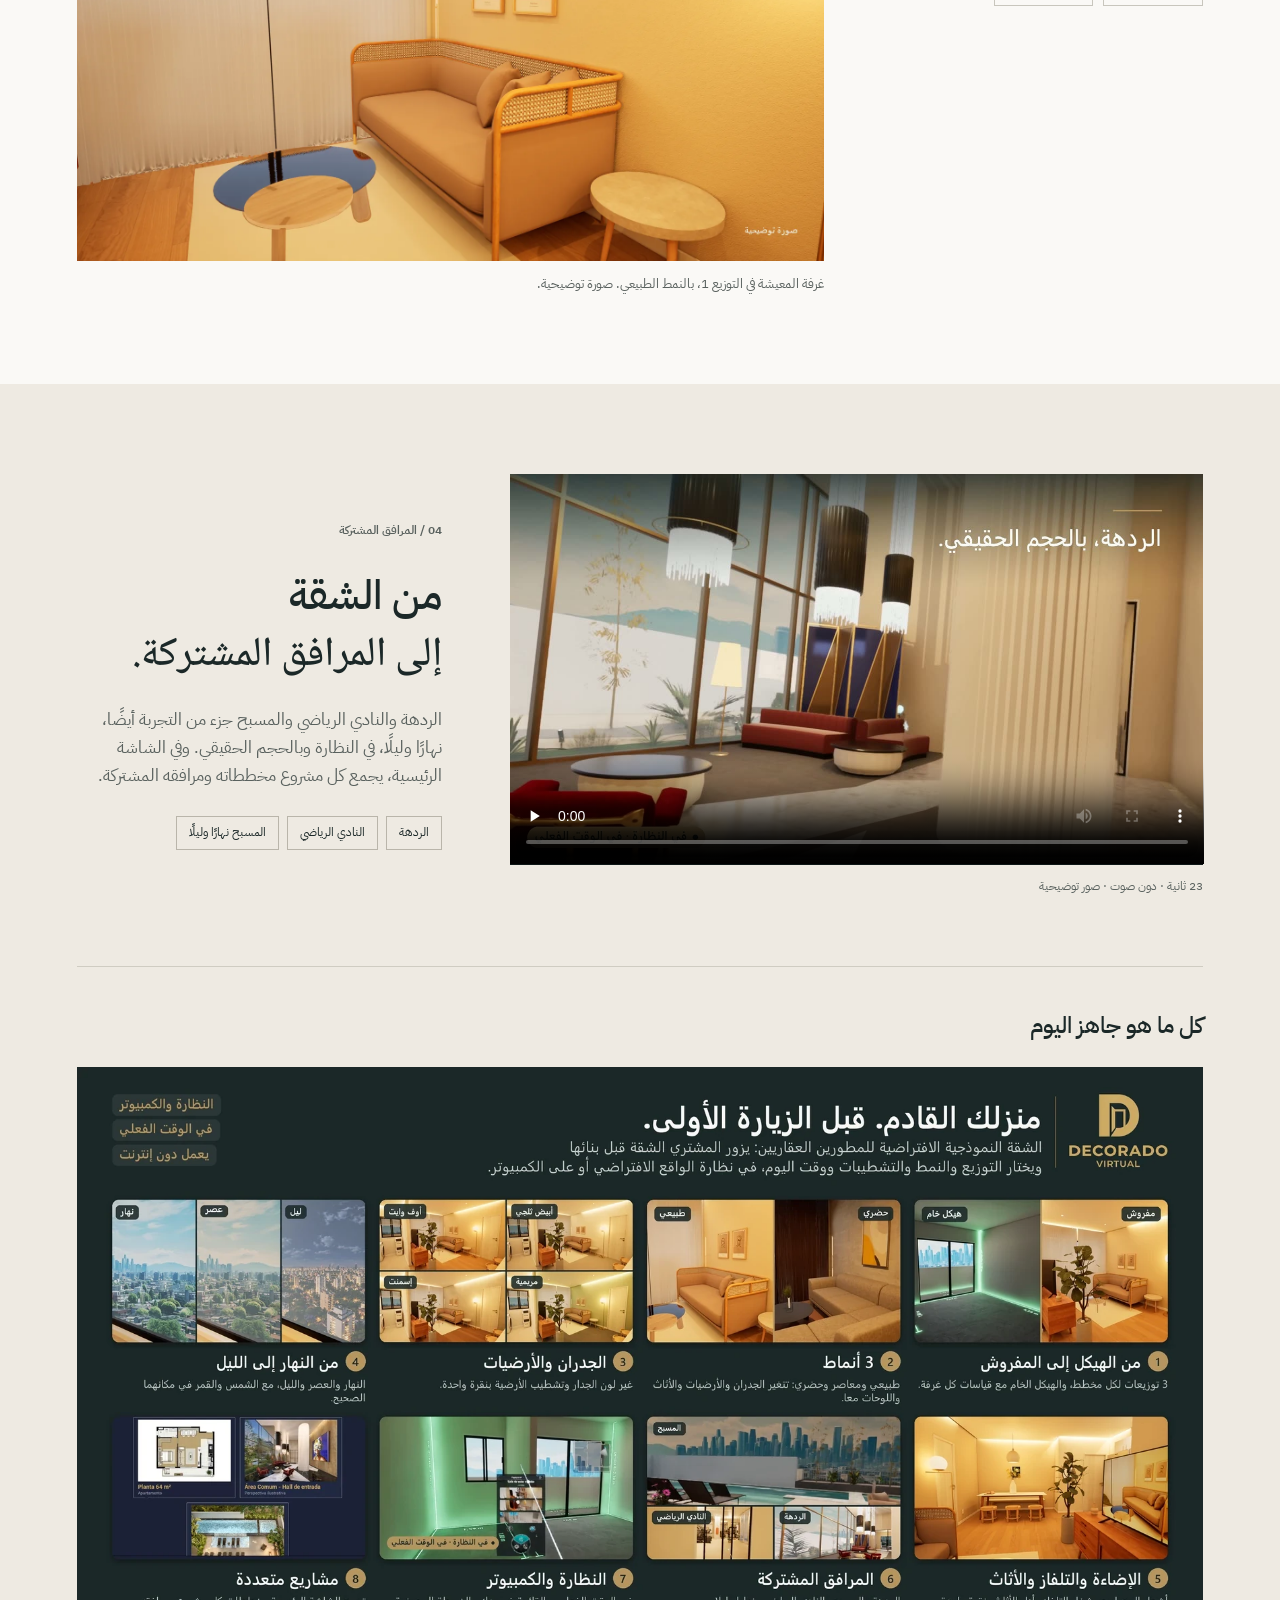
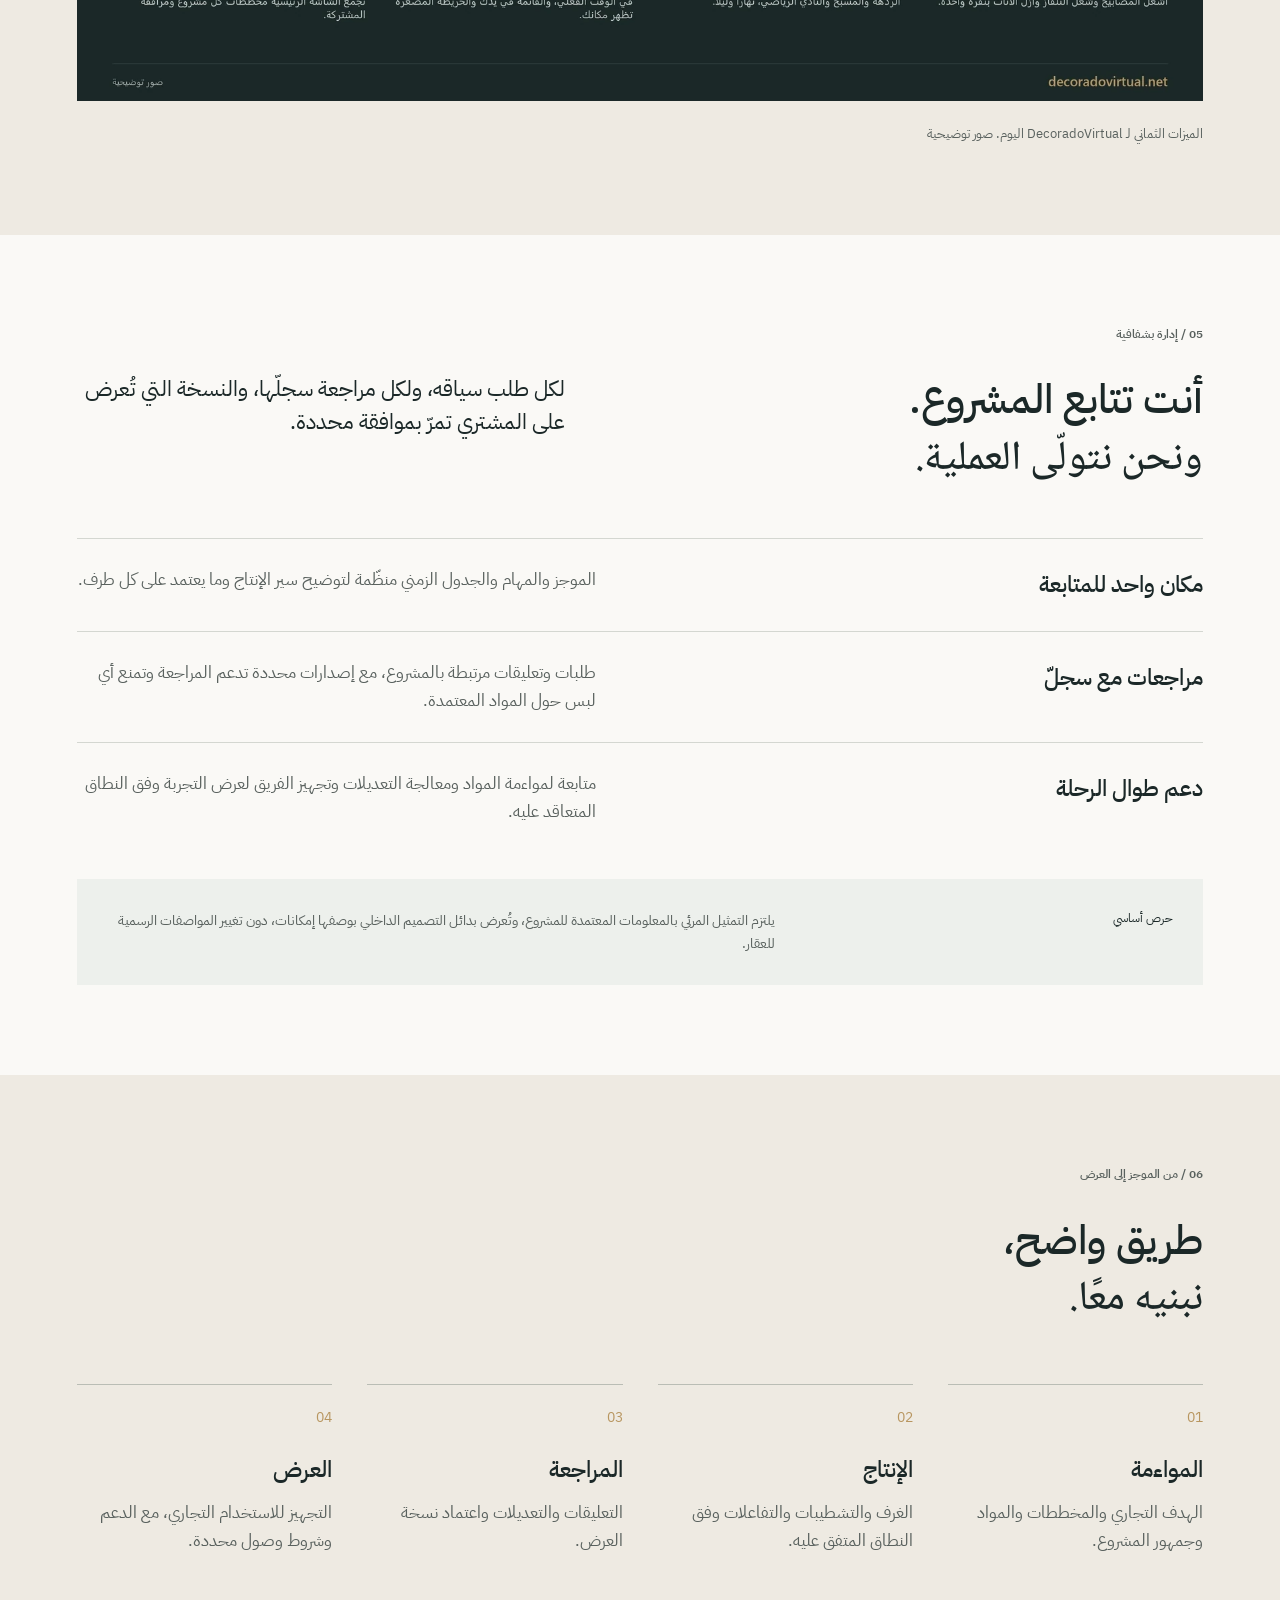
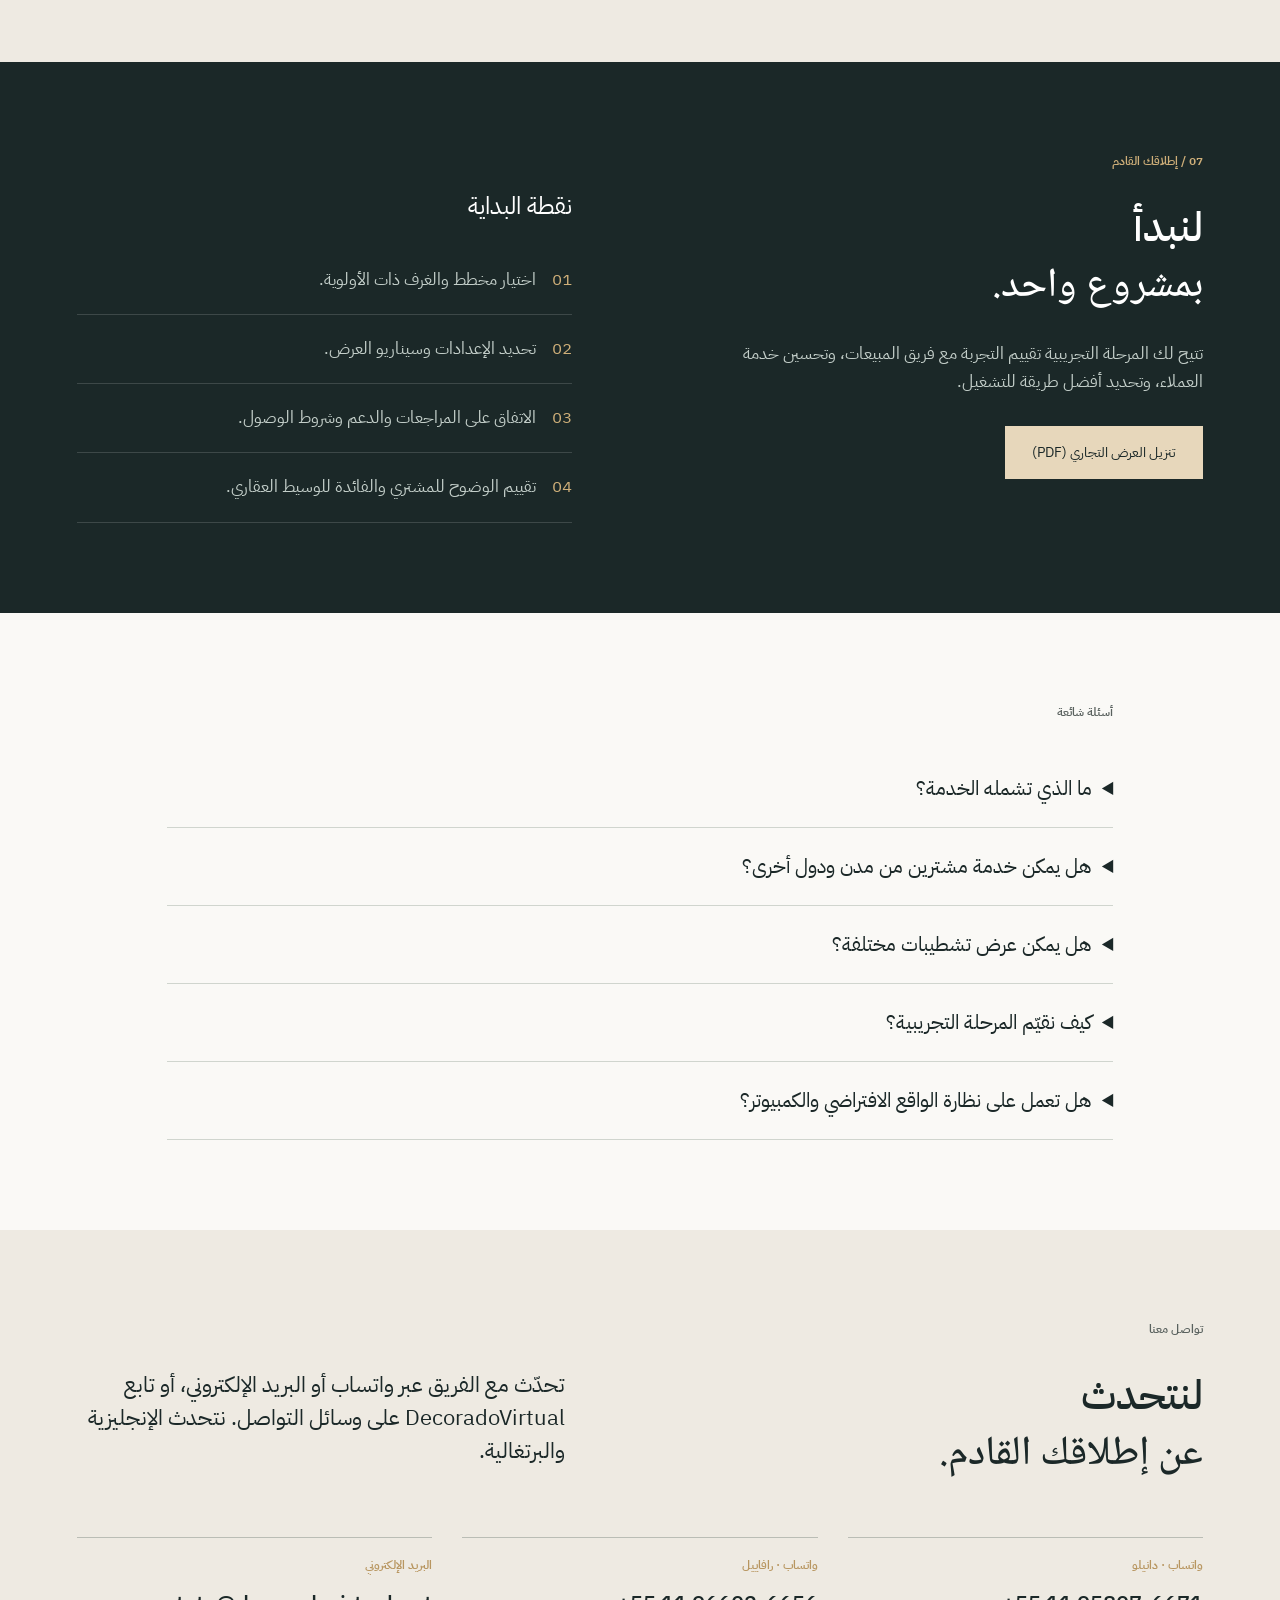
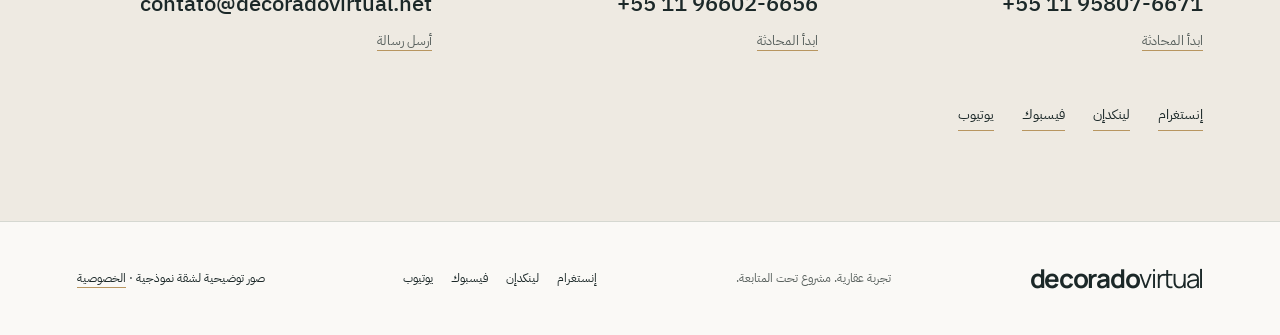
==== commit 0d27d890: "Site em inglês e árabe (etapa 2): vídeos, imagem do produto e apresentação em cada língua - Os 2 víd" ====
--- a/ar/index.html
+++ b/ar/index.html
@@ -1,13 +1,13 @@
 <!doctype html><html lang="ar" dir="rtl"><head><meta charset="utf-8"><meta name="viewport" content="width=device-width,initial-scale=1"><title>DecoradoVirtual | المشروع ينبض بالحياة</title><meta name="description" content="تجارب عقارية افتراضية مع إدارة للمشاريع ومتابعة للمطوّرين العقاريين."><link rel="canonical" href="https://decoradovirtual.net/ar/"><link rel="alternate" hreflang="pt-BR" href="https://decoradovirtual.net/"><link rel="alternate" hreflang="en" href="https://decoradovirtual.net/en/"><link rel="alternate" hreflang="ar" href="https://decoradovirtual.net/ar/"><link rel="alternate" hreflang="x-default" href="https://decoradovirtual.net/en/"><meta property="og:type" content="website"><meta property="og:site_name" content="DecoradoVirtual"><meta property="og:locale" content="ar_AE"><meta property="og:url" content="https://decoradovirtual.net/ar/"><meta property="og:title" content="DecoradoVirtual | المشروع ينبض بالحياة"><meta property="og:description" content="تجارب عقارية افتراضية مع إدارة للمشاريع ومتابعة للمطوّرين العقاريين."><meta property="og:image" content="https://decoradovirtual.net/assets/ar/og_capa.jpg"><meta property="og:image:width" content="1200"><meta property="og:image:height" content="627"><meta property="og:image:alt" content="غرفة المعيشة في الشقة النموذجية مع العنوان: منزلك القادم. قبل الزيارة الأولى."><meta name="twitter:card" content="summary_large_image"><link rel="icon" type="image/svg+xml" href="data:image/svg+xml,%3Csvg xmlns='http://www.w3.org/2000/svg' viewBox='0 0 32 32'%3E%3Crect width='32' height='32' fill='%231b2828'/%3E%3Cpath d='M7 25V7h9q10 0 10 9t-10 9zm4-4h5q6 0 6-5t-6-5h-5z' fill='%23cfaf79'/%3E%3C/svg%3E"><link rel="stylesheet" href="https://fonts.googleapis.com/css2?family=IBM+Plex+Sans+Arabic:wght@400;500;600&family=Noto+Naskh+Arabic:wght@400;500&display=swap"><link rel="stylesheet" href="../style.css"><script type="application/ld+json">{"@context":"https://schema.org","@type":"Organization","name":"DecoradoVirtual","url":"https://decoradovirtual.net/","email":"contato@decoradovirtual.net","sameAs":["https://www.instagram.com/decorado_virtual/","https://www.linkedin.com/in/decorado-virtual/","https://www.facebook.com/decoradovirtual.oficial","https://www.youtube.com/@decorado_virtual"]}</script></head><body>
 <header><a class="brand" href="#inicio" aria-label="DecoradoVirtual">decorado<span>virtual</span><small>تجربة · إدارة · دعم</small></a><div class="hright"><nav class="lang" aria-label="اللغة"><a href="../" hreflang="pt-BR">PT</a><a href="../en/" hreflang="en">EN</a><a href="../ar/" hreflang="ar" lang="ar" aria-current="page">عربي</a></nav><nav class="menu" aria-label="القائمة الرئيسية"><a href="#solucao">الحل</a><a href="#gestao">الإدارة والدعم</a><a href="#contato">تواصل معنا</a><a href="#piloto" class="nav-cta">مشروعك</a></nav></div></header>
 <main><section id="inicio" class="hero"><div class="hero-copy"><p class="eyebrow">للمطوّرين العقاريين وشركات البناء</p><h1>منزلك القادم.<br>قبل<br><em>الزيارة الأولى.</em></h1><p>حوّل المخططات إلى تجارب تساعد المشتري على فهم مشروعك واستكشافه وتخيّل الحياة فيه.</p><div class="hero-actions"><a class="button" href="#solucao">اكتشف الحل</a><a class="play-link" href="#veja">شاهده يعمل · دقيقة واحدة</a></div><p class="hero-detail">تجربة افتراضية مع إدارة للمشروع<br>ومتابعة في كل مرحلة.</p></div><figure><img src="../assets/ar/capa.webp" alt="غرفة المعيشة والطعام في الشقة النموذجية في آخر العصر، مع أريكة من الخيزران وطاولة بمقاعد وتلفاز يعمل"><figcaption>صورة توضيحية · شقة نموذجية</figcaption><div class="image-note">مساحات تُستكشف.<br>مشاريع تُتابَع.</div></figure></section>
-<section id="veja" class="watch"><div><p class="eyebrow">شاهده يعمل</p><h2>نقرة واحدة على القائمة<br><em>فيظهر المكان مفروشًا.</em></h2><p>لقطات مسجّلة بنظارة الواقع الافتراضي في الوقت الفعلي، مع صور مُعدّة للشقة نفسها: الأنماط والتشطيبات والنهار والليل والمخطط المفروش.</p><div class="badges"><span>نظارة الواقع الافتراضي والكمبيوتر</span><span>في الوقت الفعلي</span><span>يعمل دون إنترنت</span></div></div><div><video id="video" controls preload="none" playsinline poster="../assets/capa_video_vr.jpg" src="../assets/video_funcionalidades_vr.mp4" data-wide="../assets/video_funcionalidades_vr.mp4" data-tall="../assets/video_funcionalidades_vr_9x16.mp4" data-wide-poster="../assets/capa_video_vr.jpg" data-tall-poster="../assets/capa_video_vr_9x16.jpg" aria-label="فيديو مدته 61 ثانية يعرض DecoradoVirtual أثناء العمل"></video><p class="video-note">61 ثانية · دون صوت · صور توضيحية</p></div></section>
+<section id="veja" class="watch"><div><p class="eyebrow">شاهده يعمل</p><h2>نقرة واحدة على القائمة<br><em>فيظهر المكان مفروشًا.</em></h2><p>لقطات مسجّلة بنظارة الواقع الافتراضي في الوقت الفعلي، مع صور مُعدّة للشقة نفسها: الأنماط والتشطيبات والنهار والليل والمخطط المفروش.</p><div class="badges"><span>نظارة الواقع الافتراضي والكمبيوتر</span><span>في الوقت الفعلي</span><span>يعمل دون إنترنت</span></div></div><div><video id="video" controls preload="none" playsinline poster="../assets/ar/capa_video_vr.jpg" src="../assets/ar/video_funcionalidades_vr.mp4" data-wide="../assets/ar/video_funcionalidades_vr.mp4" data-tall="../assets/ar/video_funcionalidades_vr_9x16.mp4" data-wide-poster="../assets/ar/capa_video_vr.jpg" data-tall-poster="../assets/ar/capa_video_vr_9x16.jpg" aria-label="فيديو مدته 61 ثانية يعرض DecoradoVirtual أثناء العمل"></video><p class="video-note">61 ثانية · دون صوت · صور توضيحية</p></div></section>
 <section id="solucao" class="intro section"><p class="eyebrow">01 / حل متكامل</p><div class="split"><h2>تجربة بيع.<br><em>وعمليات تقف خلفها.</em></h2><div><p class="lead">يجمع DecoradoVirtual بين العرض التفاعلي للعقار والتنظيم اللازم لإنتاج هذه التجربة ومراجعتها والمحافظة عليها.</p><p>يتابع المطوّر المشروع، ويحصل فريق المبيعات على طريقة أوضح لعرضه، ويستكشف المشتري الغرف ويتصوّر الإمكانات قبل اكتمال البناء.</p></div></div><div class="pillars"><article><span>01</span><h3>استكشاف</h3><p>عرض الغرف واستكشاف المخطط وتوضيح خيارات التهيئة المخطط لها في المشروع.</p></article><article><span>02</span><h3>متابعة</h3><p>تنظيم المراحل والمسؤولين والطلبات، مع سجلّ للإصدارات والموافقات.</p></article><article><span>03</span><h3>دعم</h3><p>مرافقة في إعداد الموجز وفي المراجعات وفي تجهيز التجربة للاستخدام التجاري.</p></article></div></section>
 <section id="experiencia" class="experience"><figure class="compare" id="compare" dir="ltr"><img src="../assets/ar/decorado.webp" alt="غرفة المعيشة مفروشة، مع أريكة ومصباح أرضي ولوحات" loading="lazy"><img class="c-top" src="../assets/ar/obra_crua.webp" alt="الغرفة نفسها هيكلًا خامًا، مع القياسات على الأرض" loading="lazy"><input type="range" min="0" max="100" value="50" aria-label="قارن الهيكل الخام (يسارًا) بالغرفة المفروشة (يمينًا)"><span class="c-line"></span><span class="c-lab l">هيكل خام</span><span class="c-lab r">مفروش</span><figcaption dir="auto">اسحب للمقارنة · صورة توضيحية</figcaption></figure><div class="experience-copy"><p class="eyebrow">02 / وضوح أكبر في القرار</p><h2>ساعد المشتري<br>على أن يرى نفسه <em>هناك.</em></h2><p>يُظهر المخطط توزيع المساحات، بينما تساعد التجربة الافتراضية على فهم العلاقة بينها وتخيّل أساليب مختلفة للعيش.</p><div class="use-tabs" role="tablist" aria-label="الاستخدامات التجارية"><button role="tab" id="tab-captacao" aria-selected="true" aria-controls="use-panel" data-use="captacao">جذب العملاء</button><button role="tab" id="tab-venda" aria-selected="false" aria-controls="use-panel" tabindex="-1" data-use="venda">العرض</button><button role="tab" id="tab-remoto" aria-selected="false" aria-controls="use-panel" tabindex="-1" data-use="remoto">عن بُعد</button></div><div id="use-panel" role="tabpanel" aria-labelledby="tab-captacao" tabindex="0"><h3>سبب لبدء الحديث</h3><p>استخدم التجربة دعوةً للتعرّف على المشروع وتعميق الاهتمام بمخطط أو غرفة أو خيار للتصميم الداخلي.</p></div><p class="fine">الوصول عن بُعد عبر المتصفح ضمن النطاق المخطط، ويخضع للتحقق التقني وللسعة المتعاقد عليها.</p></div></section>
 <section id="troque" class="section try"><p class="eyebrow">03 / غيّر في الحال</p><div class="split"><h2>المشتري يختار.<br><em>والمكان يتغيّر.</em></h2><p class="lead">في النظارة أو على الكمبيوتر، يظهر كل اختيار في الحال داخل المكان نفسه. وتُحدَّد خيارات كل مشروع في الموجز.</p></div><div class="config"><div><div class="use-tabs" role="tablist" aria-label="ما الذي يتغيّر"><button role="tab" id="cfg-estilo" aria-selected="true" aria-controls="cfg-panel" data-cfg="estilo">النمط</button><button role="tab" id="cfg-acabamento" aria-selected="false" aria-controls="cfg-panel" tabindex="-1" data-cfg="acabamento">التشطيبات</button><button role="tab" id="cfg-hora" aria-selected="false" aria-controls="cfg-panel" tabindex="-1" data-cfg="hora">وقت اليوم</button><button role="tab" id="cfg-planta" aria-selected="false" aria-controls="cfg-panel" tabindex="-1" data-cfg="planta">المخطط</button></div><div class="chips" id="cfg-chips" role="group" aria-label="الخيارات"></div></div><figure class="stage" id="cfg-panel" role="tabpanel" aria-labelledby="cfg-estilo"><img src="../assets/ar/estilo_sala_natural.webp" alt="غرفة المعيشة في التوزيع 1، بالنمط الطبيعي" loading="lazy" decoding="async"><figcaption>غرفة المعيشة في التوزيع 1، بالنمط الطبيعي. صورة توضيحية.</figcaption></figure></div></section>
-<section id="areas-comuns" class="section common"><div class="common-grid"><div><video controls preload="none" playsinline poster="../assets/capa_areas_comuns.jpg" src="../assets/video_areas_comuns.mp4" data-wide="../assets/video_areas_comuns.mp4" data-tall="../assets/video_areas_comuns_9x16.mp4" data-wide-poster="../assets/capa_areas_comuns.jpg" data-tall-poster="../assets/capa_areas_comuns_9x16.jpg" aria-label="فيديو مدته 23 ثانية للمرافق المشتركة في DecoradoVirtual"></video><p class="video-note">23 ثانية · دون صوت · صور توضيحية</p></div><div><p class="eyebrow">04 / المرافق المشتركة</p><h2>من الشقة<br><em>إلى المرافق المشتركة.</em></h2><p>الردهة والنادي الرياضي والمسبح جزء من التجربة أيضًا، نهارًا وليلًا، في النظارة وبالحجم الحقيقي. وفي الشاشة الرئيسية، يجمع كل مشروع مخططاته ومرافقه المشتركة.</p><div class="badges"><span>الردهة</span><span>النادي الرياضي</span><span>المسبح نهارًا وليلًا</span></div></div></div></section>
+<section id="areas-comuns" class="section common"><div class="common-grid"><div><video controls preload="none" playsinline poster="../assets/ar/capa_areas_comuns.jpg" src="../assets/ar/video_areas_comuns.mp4" data-wide="../assets/ar/video_areas_comuns.mp4" data-tall="../assets/ar/video_areas_comuns_9x16.mp4" data-wide-poster="../assets/ar/capa_areas_comuns.jpg" data-tall-poster="../assets/ar/capa_areas_comuns_9x16.jpg" aria-label="فيديو مدته 23 ثانية للمرافق المشتركة في DecoradoVirtual"></video><p class="video-note">23 ثانية · دون صوت · صور توضيحية</p></div><div><p class="eyebrow">04 / المرافق المشتركة</p><h2>من الشقة<br><em>إلى المرافق المشتركة.</em></h2><p>الردهة والنادي الرياضي والمسبح جزء من التجربة أيضًا، نهارًا وليلًا، في النظارة وبالحجم الحقيقي. وفي الشاشة الرئيسية، يجمع كل مشروع مخططاته ومرافقه المشتركة.</p><div class="badges"><span>الردهة</span><span>النادي الرياضي</span><span>المسبح نهارًا وليلًا</span></div></div></div><figure class="product"><h3>كل ما هو جاهز اليوم</h3><picture><source media="(max-width:640px)" srcset="../assets/ar/produto_9x16.webp" width="1080" height="1920"><img src="../assets/ar/produto.webp" width="1672" height="941" alt="الميزات الثماني لـ DecoradoVirtual: من الهيكل الخام إلى المفروش، و3 أنماط، والجدران والأرضيات، ومن النهار إلى الليل، والإضاءة والتلفاز والأثاث، والمرافق المشتركة، ونظارة الواقع الافتراضي والكمبيوتر، ومشاريع متعددة" loading="lazy"></picture><figcaption>الميزات الثماني لـ DecoradoVirtual اليوم. صور توضيحية</figcaption></figure></section>
 <section id="gestao" class="section management"><p class="eyebrow">05 / إدارة بشفافية</p><div class="split"><h2>أنت تتابع المشروع.<br><em>ونحن نتولّى العملية.</em></h2><p class="lead">لكل طلب سياقه، ولكل مراجعة سجلّها، والنسخة التي تُعرض على المشتري تمرّ بموافقة محددة.</p></div><div class="management-rows"><article><h3>مكان واحد للمتابعة</h3><p>الموجز والمهام والجدول الزمني منظّمة لتوضيح سير الإنتاج وما يعتمد على كل طرف.</p></article><article><h3>مراجعات مع سجلّ</h3><p>طلبات وتعليقات مرتبطة بالمشروع، مع إصدارات محددة تدعم المراجعة وتمنع أي لبس حول المواد المعتمدة.</p></article><article><h3>دعم طوال الرحلة</h3><p>متابعة لمواءمة المواد ومعالجة التعديلات وتجهيز الفريق لعرض التجربة وفق النطاق المتعاقد عليه.</p></article></div><div class="principle"><span>حرص أساسي</span><p>يلتزم التمثيل المرئي بالمعلومات المعتمدة للمشروع، وتُعرض بدائل التصميم الداخلي بوصفها إمكانات، دون تغيير المواصفات الرسمية للعقار.</p></div></section>
 <section id="processo" class="section process"><p class="eyebrow">06 / من الموجز إلى العرض</p><h2>طريق واضح،<br><em>نبنيه معًا.</em></h2><ol><li><span>01</span><h3>المواءمة</h3><p>الهدف التجاري والمخططات والمواد وجمهور المشروع.</p></li><li><span>02</span><h3>الإنتاج</h3><p>الغرف والتشطيبات والتفاعلات وفق النطاق المتفق عليه.</p></li><li><span>03</span><h3>المراجعة</h3><p>التعليقات والتعديلات واعتماد نسخة العرض.</p></li><li><span>04</span><h3>العرض</h3><p>التجهيز للاستخدام التجاري، مع الدعم وشروط وصول محددة.</p></li></ol></section>
-<section id="piloto" class="section pilot"><div><p class="eyebrow">07 / إطلاقك القادم</p><h2>لنبدأ<br><em>بمشروع واحد.</em></h2><p>تتيح لك المرحلة التجريبية تقييم التجربة مع فريق المبيعات، وتحسين خدمة العملاء، وتحديد أفضل طريقة للتشغيل.</p></div><div class="pilot-list"><h3>نقطة البداية</h3><p><span>01</span> اختيار مخطط والغرف ذات الأولوية.</p><p><span>02</span> تحديد الإعدادات وسيناريو العرض.</p><p><span>03</span> الاتفاق على المراجعات والدعم وشروط الوصول.</p><p><span>04</span> تقييم الوضوح للمشتري والفائدة للوسيط العقاري.</p></div></section>
+<section id="piloto" class="section pilot"><div><p class="eyebrow">07 / إطلاقك القادم</p><h2>لنبدأ<br><em>بمشروع واحد.</em></h2><p>تتيح لك المرحلة التجريبية تقييم التجربة مع فريق المبيعات، وتحسين خدمة العملاء، وتحديد أفضل طريقة للتشغيل.</p><a class="button light" href="../DecoradoVirtual-Presentation-AR.pdf" download>تنزيل العرض التجاري (PDF)</a></div><div class="pilot-list"><h3>نقطة البداية</h3><p><span>01</span> اختيار مخطط والغرف ذات الأولوية.</p><p><span>02</span> تحديد الإعدادات وسيناريو العرض.</p><p><span>03</span> الاتفاق على المراجعات والدعم وشروط الوصول.</p><p><span>04</span> تقييم الوضوح للمشتري والفائدة للوسيط العقاري.</p></div></section>
 <section class="section faq"><p class="eyebrow">أسئلة شائعة</p><details><summary>ما الذي تشمله الخدمة؟</summary><p>يجمع العرض بين إنتاج التجربة الافتراضية وإدارة المراحل والمتابعة. وتُحدَّد الغرف والتفاعلات والمراجعات والدعم لكل مشروع.</p></details><details><summary>هل يمكن خدمة مشترين من مدن ودول أخرى؟</summary><p>الخدمة عن بُعد جزء من العرض. والوصول التفاعلي عبر المتصفح مخطط له، ويعتمد على التحقق التقني في المرحلة التجريبية وعلى ظروف الاتصال والسعة المتعاقد عليها.</p></details><details><summary>هل يمكن عرض تشطيبات مختلفة؟</summary><p>تُحدَّد خيارات المواد والتصميم الداخلي والإعدادات في الموجز وتُنفَّذ وفق النطاق، وتبقى البدائل المرئية منفصلة عن المواصفات الرسمية للعقار.</p></details><details><summary>كيف نقيّم المرحلة التجريبية؟</summary><p>اتفقوا على المعايير مع فريقكم: سهولة العرض، وفهم المخطط، وأسئلة المشترين، واستمرارية المتابعة. أما أهداف التحويل فتُقاس في السياق الفعلي للمطوّر.</p></details><details><summary>هل تعمل على نظارة الواقع الافتراضي والكمبيوتر؟</summary><p>نعم. التجربة نفسها تعمل في الوقت الفعلي على الكمبيوتر وعلى نظارة الواقع الافتراضي المتصلة به، ولا تحتاج إلى الإنترنت أثناء العرض.</p></details></section>
 <section id="contato" class="section contact"><p class="eyebrow">تواصل معنا</p><div class="split"><h2>لنتحدث<br><em>عن إطلاقك القادم.</em></h2><p class="lead">تحدّث مع الفريق عبر واتساب أو البريد الإلكتروني، أو تابع DecoradoVirtual على وسائل التواصل. نتحدث الإنجليزية والبرتغالية.</p></div><div class="contact-list"><a href="https://wa.me/5511958076671?text=Hello!%20I%20found%20the%20DecoradoVirtual%20website%20and%20would%20like%20to%20know%20more." target="_blank" rel="noopener"><span>واتساب · دانيلو</span><strong><bdi dir="ltr">+55 11 95807-6671</bdi></strong><small>ابدأ المحادثة</small></a><a href="https://wa.me/5511966026656?text=Hello!%20I%20found%20the%20DecoradoVirtual%20website%20and%20would%20like%20to%20know%20more." target="_blank" rel="noopener"><span>واتساب · رافاييل</span><strong><bdi dir="ltr">+55 11 96602-6656</bdi></strong><small>ابدأ المحادثة</small></a><a href="mailto:contato@decoradovirtual.net"><span>البريد الإلكتروني</span><strong><bdi dir="ltr">contato@decoradovirtual.net</bdi></strong><small>أرسل رسالة</small></a></div><nav class="social" aria-label="وسائل التواصل"><a href="https://www.instagram.com/decorado_virtual/" target="_blank" rel="noopener">إنستغرام</a><a href="https://www.linkedin.com/in/decorado-virtual/" target="_blank" rel="noopener">لينكدإن</a><a href="https://www.facebook.com/decoradovirtual.oficial" target="_blank" rel="noopener">فيسبوك</a><a href="https://www.youtube.com/@decorado_virtual" target="_blank" rel="noopener">يوتيوب</a></nav></section></main><footer><a class="brand" href="#inicio">decorado<span>virtual</span></a><p>تجربة عقارية. مشروع تحت المتابعة.</p><nav class="footer-social" aria-label="وسائل التواصل في التذييل"><a href="https://www.instagram.com/decorado_virtual/" target="_blank" rel="noopener">إنستغرام</a><a href="https://www.linkedin.com/in/decorado-virtual/" target="_blank" rel="noopener">لينكدإن</a><a href="https://www.facebook.com/decoradovirtual.oficial" target="_blank" rel="noopener">فيسبوك</a><a href="https://www.youtube.com/@decorado_virtual" target="_blank" rel="noopener">يوتيوب</a></nav><small>صور توضيحية لشقة نموذجية · <a href="../en/privacy/">الخصوصية</a></small></footer><script type="application/json" id="i18n">{"uses": {"captacao": ["سبب لبدء الحديث", "استخدم التجربة دعوةً للتعرّف على المشروع وتعميق الاهتمام بمخطط أو غرفة أو خيار للتصميم الداخلي."], "venda": ["عرض أكثر وضوحًا", "استكشف الغرف مع المشتري، ووضّح توزيع المساحات، واعرض الخيارات المعتمدة للمشروع أثناء اللقاء."], "remoto": ["الحديث يستمر حتى عن بُعد", "خطّط لعروض لمشترين من مدن ودول أخرى. سيتم التحقق من الوصول عبر المتصفح في المرحلة التجريبية، وفق الاتصال والأجهزة والسعة المتعاقد عليها."]}, "cfg": {"estilo": [["المعيشة · طبيعي", "estilo_sala_natural", "غرفة المعيشة في التوزيع 1، بالنمط الطبيعي.", "غرفة المعيشة في التوزيع 1، بالنمط الطبيعي"], ["المعيشة · حضري", "estilo_sala_urbano", "غرفة المعيشة نفسها في التوزيع 2، بالنمط الحضري.", "غرفة المعيشة نفسها في التوزيع 2، بالنمط الحضري"], ["النوم · طبيعي", "estilo_quarto_natural", "غرفة النوم بالنمط الطبيعي.", "غرفة النوم بالنمط الطبيعي"], ["النوم · حضري", "estilo_quarto_urbano", "غرفة النوم نفسها بالنمط الحضري.", "غرفة النوم نفسها بالنمط الحضري"]], "acabamento": [["أوف وايت وسنديان", "acab_a1", "أوف وايت دافئ مع أرضية خشب سنديان فاتح.", "أوف وايت دافئ مع أرضية خشب سنديان فاتح"], ["أبيض ثلجي وبورسلين", "acab_a2", "أبيض ثلجي مع بلاط بورسلين محايد.", "أبيض ثلجي مع بلاط بورسلين محايد"], ["إسمنت مصقول وخشب مُعاد استخدامه", "acab_a3", "إسمنت مصقول مع خشب مُعاد استخدامه.", "إسمنت مصقول مع خشب مُعاد استخدامه"], ["أخضر مريمية وجرافيت", "acab_a4", "أخضر مريمية مع إسمنت مصقول بلون الجرافيت.", "أخضر مريمية مع إسمنت مصقول بلون الجرافيت"]], "hora": [["نهار", "hora_dia", "الإطلالة من الشرفة نهارًا.", "الإطلالة من الشرفة نهارًا"], ["عصر", "hora_tarde", "الإطلالة نفسها في آخر العصر.", "الإطلالة نفسها في آخر العصر"], ["ليل", "hora_noite", "الإطلالة نفسها ليلًا.", "الإطلالة نفسها ليلًا"]], "planta": [["التوزيعان 1 و2", "plantas", "المخطط المفروش من الأعلى: التوزيع 1 (طبيعي) والتوزيع 2 (حضري).", "المخطط المفروش من الأعلى: التوزيع 1 (طبيعي) والتوزيع 2 (حضري)"]]}, "ill": " صورة توضيحية.", "media": "../assets/ar/"}</script><script src="../app.js"></script></body></html>
